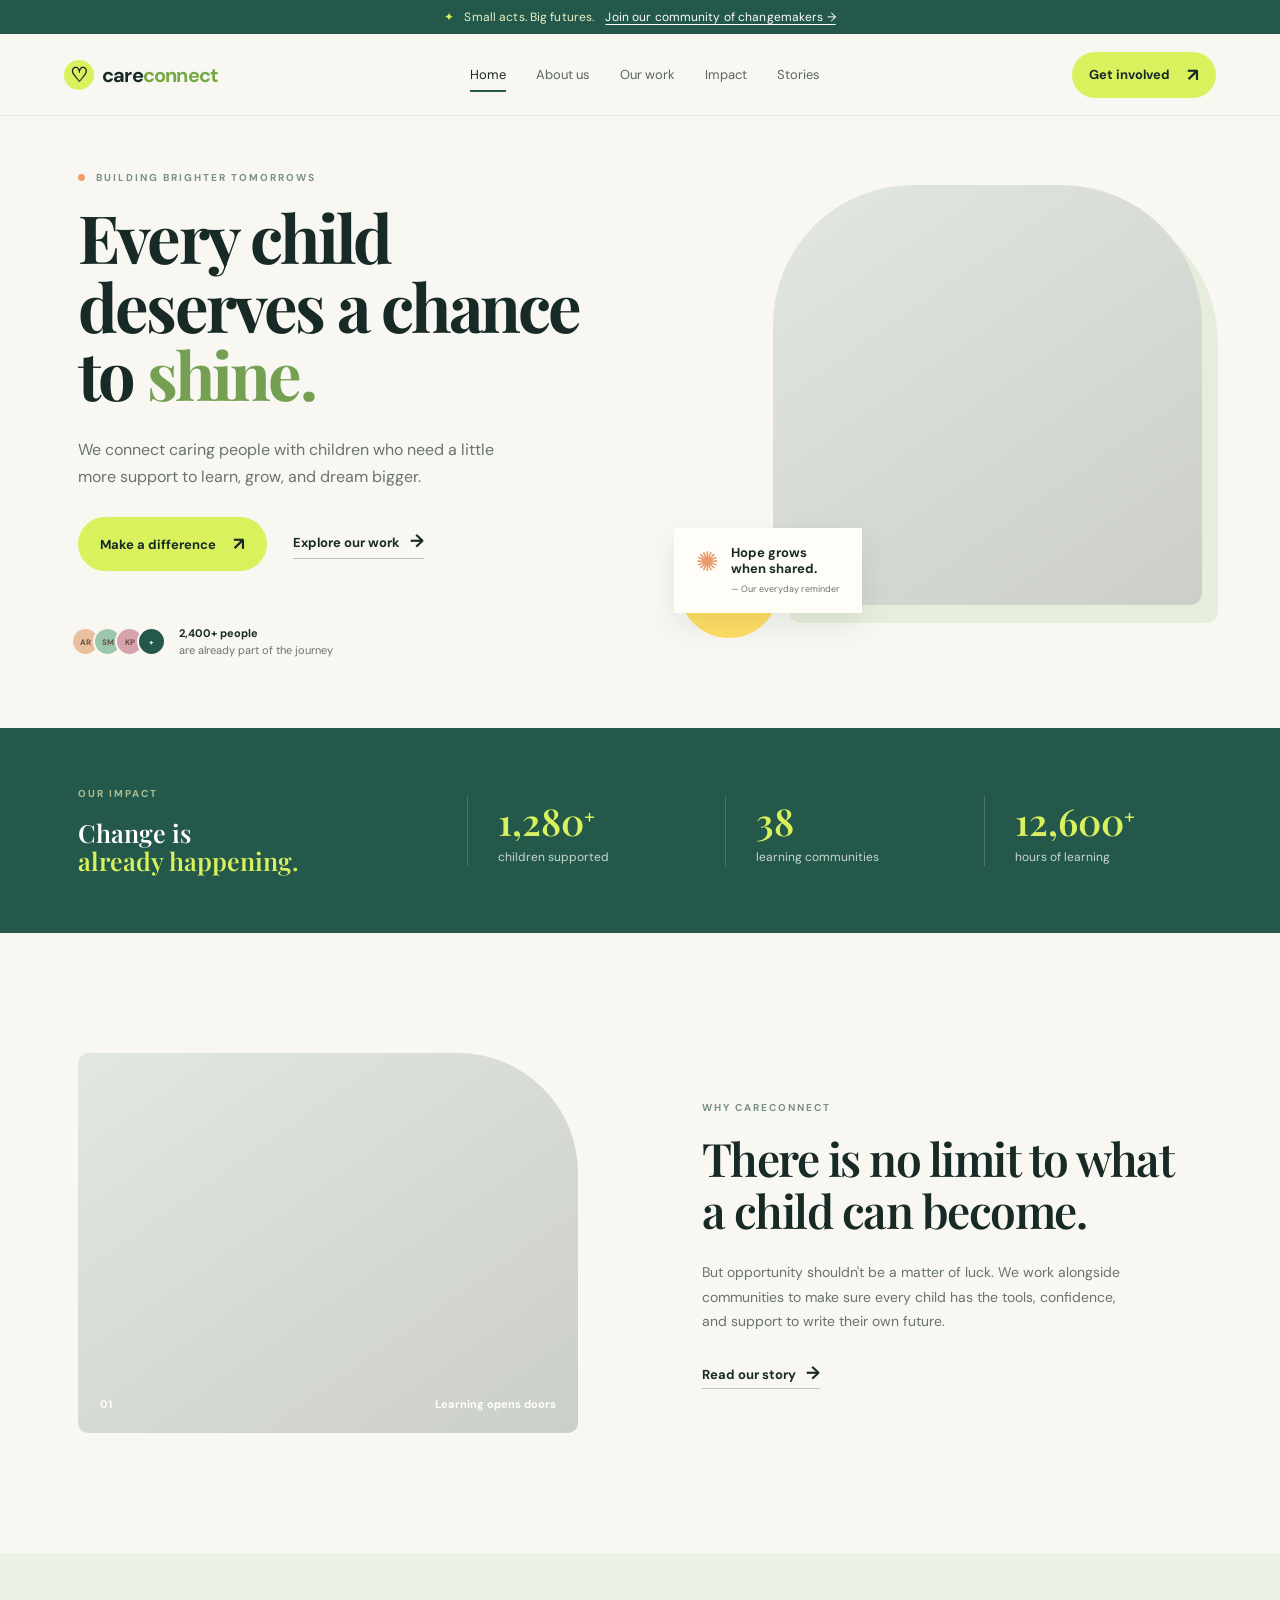
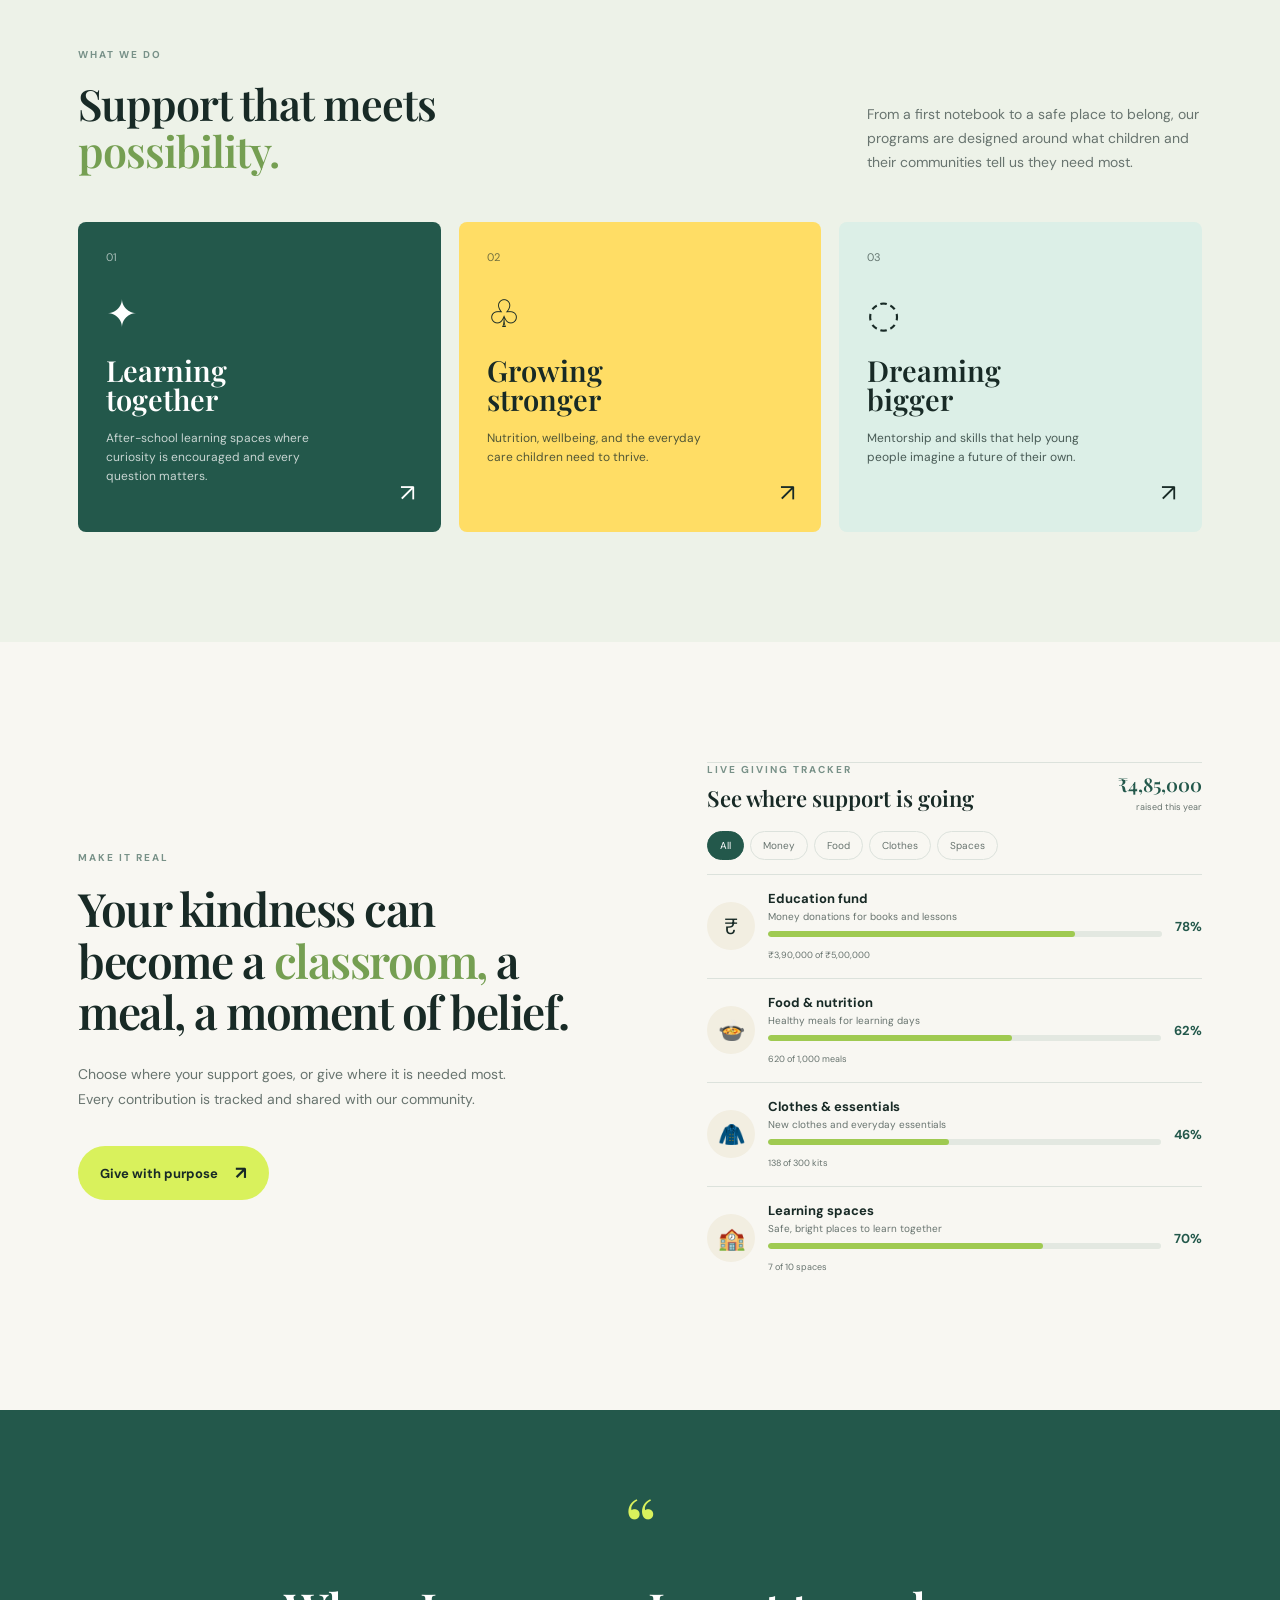
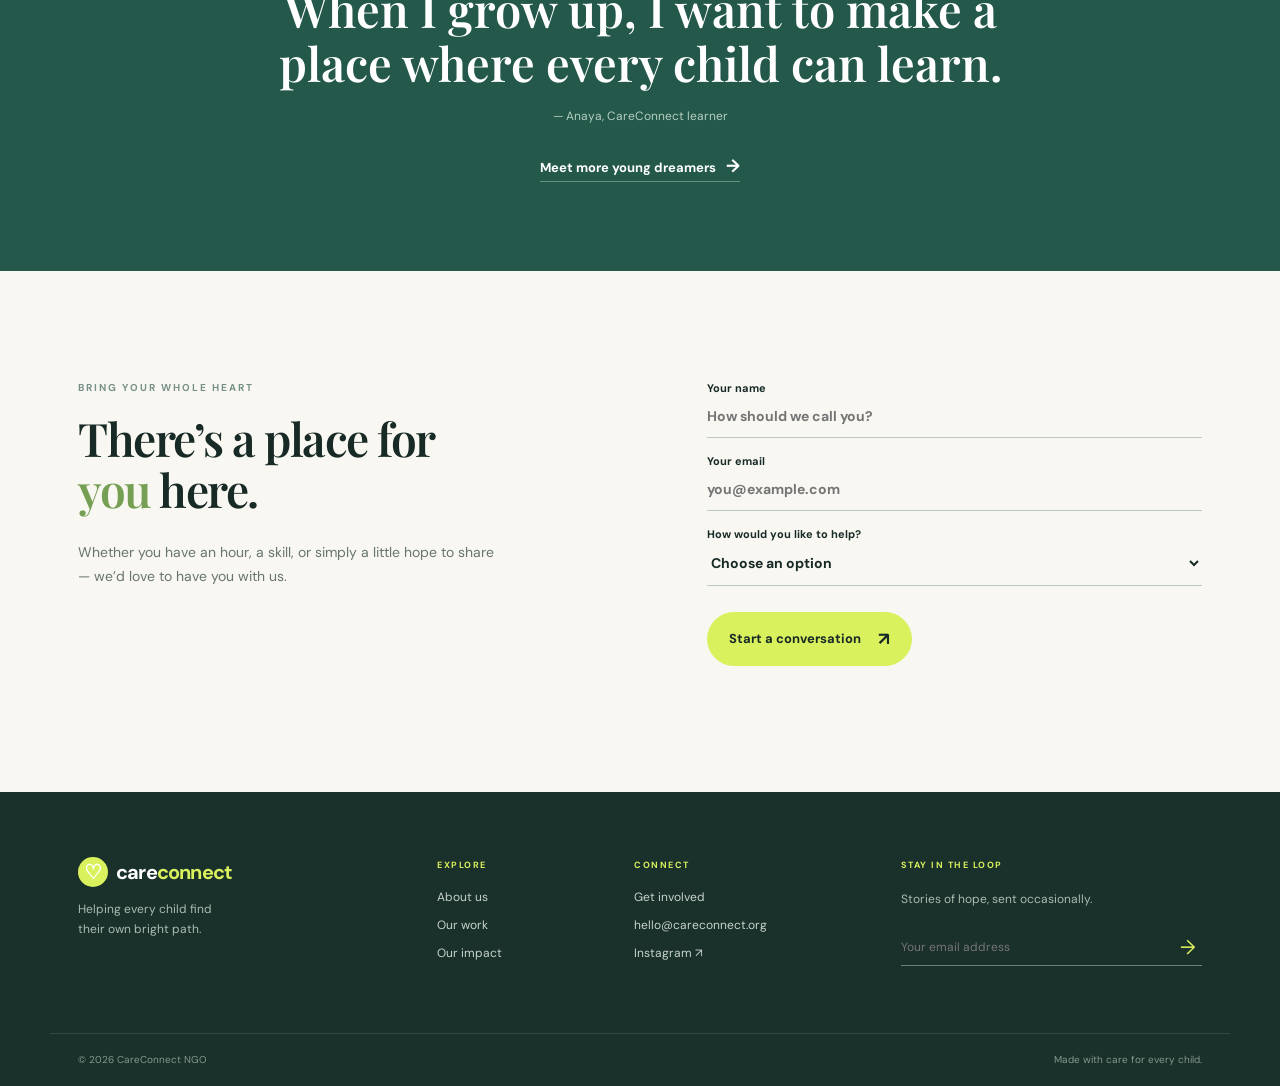
==== index.html @ 0d2a55f0 "Add CareConnect NGO website and donation tracker Co-authored-by: Copilot <223556219+Copilot@users.no" ====
<!doctype html>
<html lang="en">
  <head>
    <meta charset="UTF-8" />
    <meta name="viewport" content="width=device-width, initial-scale=1.0" />
    <meta name="description" content="CareConnect helps every child learn, grow, and dream bigger." />
    <title>CareConnect NGO | Every child deserves a chance to shine</title>
    <link rel="preconnect" href="https://fonts.googleapis.com" />
    <link rel="preconnect" href="https://fonts.gstatic.com" crossorigin />
    <link href="https://fonts.googleapis.com/css2?family=DM+Sans:wght@400;500;600;700&family=Playfair+Display:wght@600;700&display=swap" rel="stylesheet" />
    <link rel="stylesheet" href="styles.css" />
  </head>
  <body>
    <div class="announcement"><span>✦</span> Small acts. Big futures. <a href="#get-involved">Join our community of changemakers →</a></div>
    <header class="site-header">
      <a class="brand" href="#home" aria-label="CareConnect home"><span class="brand-mark">♡</span><span>care<span>connect</span></span></a>
      <button class="menu-toggle" aria-label="Toggle navigation" aria-expanded="false">☰</button>
      <nav class="main-nav" aria-label="Primary navigation">
        <a class="active" href="#home">Home</a><a href="#about">About us</a><a href="#programs">Our work</a><a href="#impact">Impact</a><a href="#stories">Stories</a>
      </nav>
      <a class="button button-small header-cta" href="#get-involved">Get involved <span>↗</span></a>
    </header>

    <main id="home">
      <section class="hero section-shell">
        <div class="hero-copy">
          <p class="eyebrow"><span class="eyebrow-dot"></span> Building brighter tomorrows</p>
          <h1>Every child deserves a chance to <em>shine.</em></h1>
          <p class="hero-lead">We connect caring people with children who need a little more support to learn, grow, and dream bigger.</p>
          <div class="hero-actions"><a class="button" href="#get-involved">Make a difference <span>↗</span></a><a class="text-link" href="#programs">Explore our work <span>→</span></a></div>
          <div class="trusted"><div class="avatar-stack"><span>AR</span><span>SM</span><span>KP</span><span>+</span></div><p><strong>2,400+ people</strong><br />are already part of the journey</p></div>
        </div>
        <div class="hero-visual">
          <div class="hero-image"></div>
          <div class="hero-note"><span class="note-icon">✺</span><div><strong>Hope grows<br />when shared.</strong><small>— Our everyday reminder</small></div></div>
          <div class="sun-shape"></div>
        </div>
      </section>

      <section class="impact-strip" id="impact">
        <div class="section-shell impact-grid">
          <div class="impact-intro"><p class="eyebrow">Our impact</p><h2>Change is<br /><em>already happening.</em></h2></div>
          <div class="stat"><strong>1,280<sup>+</sup></strong><span>children supported</span></div>
          <div class="stat"><strong>38</strong><span>learning communities</span></div>
          <div class="stat"><strong>12,600<sup>+</sup></strong><span>hours of learning</span></div>
        </div>
      </section>

      <section class="section-shell story-section" id="about">
        <div class="story-image image-card"><div class="image-caption"><span>01</span><span>Learning opens doors</span></div></div>
        <div class="story-copy"><p class="eyebrow">Why CareConnect</p><h2>There is no limit to what a child can become.</h2><p>But opportunity shouldn't be a matter of luck. We work alongside communities to make sure every child has the tools, confidence, and support to write their own future.</p><a class="text-link" href="#stories">Read our story <span>→</span></a></div>
      </section>

      <section class="programs-section" id="programs">
        <div class="section-shell">
          <div class="section-heading"><div><p class="eyebrow">What we do</p><h2>Support that meets<br /><em>possibility.</em></h2></div><p>From a first notebook to a safe place to belong, our programs are designed around what children and their communities tell us they need most.</p></div>
          <div class="program-grid">
            <article class="program-card featured"><div class="card-number">01</div><div class="program-icon">✦</div><h3>Learning<br />together</h3><p>After-school learning spaces where curiosity is encouraged and every question matters.</p><a href="#get-involved" aria-label="Learn about learning together">↗</a></article>
            <article class="program-card yellow"><div class="card-number">02</div><div class="program-icon">♧</div><h3>Growing<br />stronger</h3><p>Nutrition, wellbeing, and the everyday care children need to thrive.</p><a href="#get-involved" aria-label="Learn about growing stronger">↗</a></article>
            <article class="program-card mint"><div class="card-number">03</div><div class="program-icon">◌</div><h3>Dreaming<br />bigger</h3><p>Mentorship and skills that help young people imagine a future of their own.</p><a href="#get-involved" aria-label="Learn about dreaming bigger">↗</a></article>
          </div>
        </div>
      </section>

      <section class="section-shell needs-section" id="get-involved">
        <div class="needs-copy"><p class="eyebrow">Make it real</p><h2>Your kindness can become a <em>classroom,</em> a meal, a moment of belief.</h2><p>Choose where your support goes, or give where it is needed most. Every contribution is tracked and shared with our community.</p><button class="button" id="donateButton">Give with purpose <span>↗</span></button></div>
        <div class="needs-list">
          <div class="tracker-heading"><div><p class="eyebrow">Live giving tracker</p><h3>See where support is going</h3></div><span class="tracker-total">₹4,85,000 <small>raised this year</small></span></div>
          <div class="tracker-tabs" role="tablist" aria-label="Donation categories"><button class="tracker-tab active" data-category="all" role="tab">All</button><button class="tracker-tab" data-category="money" role="tab">Money</button><button class="tracker-tab" data-category="food" role="tab">Food</button><button class="tracker-tab" data-category="clothes" role="tab">Clothes</button><button class="tracker-tab" data-category="spaces" role="tab">Spaces</button></div>
          <div class="tracker-item" data-category="money"><span class="need-emoji">₹</span><div class="tracker-info"><h3>Education fund</h3><p>Money donations for books and lessons</p><div class="progress"><span style="width:78%"></span></div><small>₹3,90,000 of ₹5,00,000</small></div><strong>78%</strong></div>
          <div class="tracker-item" data-category="food"><span class="need-emoji">🍲</span><div class="tracker-info"><h3>Food & nutrition</h3><p>Healthy meals for learning days</p><div class="progress"><span style="width:62%"></span></div><small>620 of 1,000 meals</small></div><strong>62%</strong></div>
          <div class="tracker-item" data-category="clothes"><span class="need-emoji">🧥</span><div class="tracker-info"><h3>Clothes & essentials</h3><p>New clothes and everyday essentials</p><div class="progress"><span style="width:46%"></span></div><small>138 of 300 kits</small></div><strong>46%</strong></div>
          <div class="tracker-item" data-category="spaces"><span class="need-emoji">🏫</span><div class="tracker-info"><h3>Learning spaces</h3><p>Safe, bright places to learn together</p><div class="progress"><span style="width:70%"></span></div><small>7 of 10 spaces</small></div><strong>70%</strong></div>
        </div>
      </section>

      <section class="quote-section" id="stories"><div class="section-shell quote-inner"><span class="quote-mark">“</span><blockquote>When I grow up, I want to make a place where every child can learn.</blockquote><p>— Anaya, CareConnect learner</p><a class="text-link light" href="#about">Meet more young dreamers <span>→</span></a></div></section>

      <section class="section-shell volunteer-section">
        <div><p class="eyebrow">Bring your whole heart</p><h2>There’s a place for <em>you</em> here.</h2><p>Whether you have an hour, a skill, or simply a little hope to share — we’d love to have you with us.</p></div>
        <form class="volunteer-form" id="volunteerForm"><label>Your name<input required type="text" placeholder="How should we call you?" /></label><label>Your email<input required type="email" placeholder="you@example.com" /></label><label>How would you like to help?<select required><option value="">Choose an option</option><option>Volunteer my time</option><option>Share a skill</option><option>Organise a fundraiser</option></select></label><button class="button" type="submit">Start a conversation <span>↗</span></button><p class="form-message" aria-live="polite"></p></form>
      </section>
    </main>

    <footer class="site-footer"><div class="section-shell footer-grid"><div><a class="brand brand-light" href="#home"><span class="brand-mark">♡</span><span>care<span>connect</span></span></a><p>Helping every child find<br />their own bright path.</p></div><div><p class="footer-label">Explore</p><a href="#about">About us</a><a href="#programs">Our work</a><a href="#impact">Our impact</a></div><div><p class="footer-label">Connect</p><a href="#get-involved">Get involved</a><a href="mailto:hello@careconnect.org">hello@careconnect.org</a><a href="#get-involved">Instagram ↗</a></div><div class="footer-signup"><p class="footer-label">Stay in the loop</p><p>Stories of hope, sent occasionally.</p><div class="email-input"><input type="email" placeholder="Your email address" aria-label="Email address" /><button aria-label="Subscribe">→</button></div></div></div><div class="section-shell footer-bottom"><span>© 2026 CareConnect NGO</span><span>Made with care for every child.</span></div></footer>

    <div class="modal" id="donateModal" aria-hidden="true"><div class="modal-panel" role="dialog" aria-modal="true" aria-labelledby="donateTitle"><button class="modal-close" id="closeModal" aria-label="Close donation form">×</button><p class="eyebrow">Give with purpose</p><h2 id="donateTitle">Your gift creates possibility.</h2><p>Choose what you would like to support.</p><label>Donation type<select id="donationType"><option>Money donation</option><option>Food donation</option><option>Clothes donation</option><option>Learning space donation</option></select></label><div class="amounts"><button>₹500</button><button class="selected">₹1,000</button><button>₹2,500</button><button>₹5,000</button></div><label>Email address<input type="email" placeholder="you@example.com" /></label><button class="button modal-submit">Continue securely <span>↗</span></button><small>Your donation will be processed securely.</small></div></div>
    <script src="script.js"></script>
  </body>
</html>
---- styles.css ----
:root{--ink:#182a26;--muted:#68746f;--cream:#f8f7f2;--paper:#fffdf8;--green:#23584b;--lime:#d9f15c;--yellow:#ffdd65;--mint:#dcefe7;--line:#dce2dc}*{box-sizing:border-box}html{scroll-behavior:smooth}body{margin:0;color:var(--ink);background:var(--cream);font-family:"DM Sans",sans-serif}a{text-decoration:none;color:inherit}button,input,select{font:inherit}.announcement{background:var(--green);color:#e9f1c2;text-align:center;padding:9px 20px;font-size:12px;letter-spacing:.01em}.announcement span{color:var(--lime);margin-right:7px}.announcement a{color:white;margin-left:8px;text-decoration:underline;text-underline-offset:3px}.site-header{height:82px;display:flex;align-items:center;gap:30px;padding:0 max(5vw,28px);background:var(--cream);position:sticky;top:0;z-index:10;border-bottom:1px solid rgba(24,42,38,.08)}.brand{display:flex;align-items:center;gap:8px;font-weight:700;font-size:20px;letter-spacing:-.8px}.brand>span:last-child>span{color:#75a943}.brand-mark{display:grid;place-items:center;background:var(--lime);border-radius:50%;height:30px;width:30px;font-size:20px;line-height:1}.main-nav{display:flex;gap:30px;margin:auto;font-size:13px;color:#596660}.main-nav a{padding:30px 0;position:relative}.main-nav a.active,.main-nav a:hover{color:var(--ink)}.main-nav a.active:after{content:"";position:absolute;bottom:21px;left:0;right:0;height:2px;background:var(--green)}.button{border:0;border-radius:30px;background:var(--lime);color:var(--ink);padding:15px 22px;display:inline-flex;align-items:center;gap:17px;font-weight:700;font-size:13px;cursor:pointer;transition:.2s}.button:hover{transform:translateY(-2px);filter:brightness(.97)}.button span{font-size:18px}.button-small{padding:11px 17px}.menu-toggle{display:none;background:none;border:0;font-size:24px}.section-shell{max-width:1180px;margin:auto;padding-left:28px;padding-right:28px}.hero{min-height:585px;display:grid;grid-template-columns:1fr 1fr;align-items:center;gap:7%;padding-top:55px;padding-bottom:70px}.eyebrow{text-transform:uppercase;letter-spacing:2px;font-size:10px;font-weight:700;color:#789188;margin:0 0 19px}.eyebrow-dot{display:inline-block;width:7px;height:7px;border-radius:50%;background:#f39d69;margin-right:7px}.hero h1{font:700 clamp(45px,5.2vw,72px)/1.03 "Playfair Display",serif;letter-spacing:-2.8px;margin:0;max-width:600px}.hero h1 em,.section-heading em,.story-copy em,.needs-copy em,.volunteer-section em{color:#759f52;font-style:normal}.hero-lead{font-size:16px;line-height:1.7;color:var(--muted);max-width:430px;margin:27px 0}.hero-actions{display:flex;align-items:center;gap:26px}.text-link{font-weight:700;font-size:13px;border-bottom:1px solid #b8c5bd;padding-bottom:5px}.text-link span{font-size:18px;margin-left:7px}.trusted{display:flex;align-items:center;margin-top:54px;gap:13px}.trusted p{font-size:11px;line-height:1.5;color:var(--muted);margin:0}.trusted strong{color:var(--ink)}.avatar-stack{display:flex}.avatar-stack span{display:grid;place-items:center;border:2px solid var(--cream);margin-left:-7px;width:29px;height:29px;border-radius:50%;font-size:8px;font-weight:700;background:#eabf9e;color:#694f3f}.avatar-stack span:nth-child(2){background:#9cc7ad}.avatar-stack span:nth-child(3){background:#d6a2ac}.avatar-stack span:last-child{background:var(--green);color:white}.hero-visual{height:460px;position:relative}.hero-image,.image-card{background:linear-gradient(145deg,rgba(35,88,75,.1),rgba(24,42,38,.2)),url("https://images.unsplash.com/photo-1542810634-71277d95dcbb?auto=format&fit=crop&w=900&q=85") center/cover}.hero-image{height:420px;width:82%;margin-left:auto;border-radius:140px 140px 12px 12px;box-shadow:16px 18px 0 #e7eddc}.sun-shape{position:absolute;width:100px;height:100px;border-radius:50%;background:var(--yellow);bottom:7px;left:0;z-index:-1}.hero-note{position:absolute;bottom:32px;left:-5px;background:var(--paper);padding:17px 22px;display:flex;gap:12px;box-shadow:0 12px 30px #1a312015;font-size:13px;line-height:1.25}.note-icon{font-size:27px;color:#e89869}.hero-note small{display:block;color:var(--muted);font-size:9px;margin-top:7px}.impact-strip{background:var(--green);color:white}.impact-grid{min-height:205px;display:grid;grid-template-columns:1.6fr 1fr 1fr 1fr;align-items:center;gap:40px}.impact-intro .eyebrow{color:#aec08f}.impact-intro h2{font:600 25px/1.1 "Playfair Display",serif;margin:0}.impact-intro em{color:var(--lime);font-style:normal}.stat{border-left:1px solid #ffffff2b;padding-left:30px}.stat strong{display:block;font:600 37px "Playfair Display",serif;color:var(--lime)}.stat sup{font:20px "DM Sans"}.stat span{font-size:12px;color:#cad8d0}.story-section{display:grid;grid-template-columns:1fr 1fr;gap:11%;align-items:center;padding-top:120px;padding-bottom:120px}.image-card{height:380px;border-radius:10px 120px 10px 10px;position:relative}.image-caption{position:absolute;bottom:22px;left:22px;right:22px;display:flex;justify-content:space-between;color:white;font-size:11px;font-weight:700}.story-copy h2,.needs-copy h2,.volunteer-section h2{font:600 clamp(32px,3.6vw,49px)/1.12 "Playfair Display",serif;letter-spacing:-1.5px;margin:0 0 24px}.story-copy>p:not(.eyebrow),.needs-copy>p:not(.eyebrow),.volunteer-section>div>p:not(.eyebrow){color:var(--muted);line-height:1.75;font-size:14px;max-width:430px;margin:0 0 27px}.programs-section{background:#edf2e8;padding:95px 0 110px}.section-heading{display:flex;justify-content:space-between;align-items:end;margin-bottom:47px}.section-heading h2{font:600 43px/1.1 "Playfair Display",serif;margin:0;letter-spacing:-1px}.section-heading>p{color:var(--muted);font-size:14px;line-height:1.7;max-width:335px;margin:0}.program-grid{display:grid;grid-template-columns:repeat(3,1fr);gap:18px}.program-card{min-height:310px;padding:28px;border-radius:8px;position:relative}.program-card.featured{background:var(--green);color:white}.program-card.yellow{background:var(--yellow)}.program-card.mint{background:var(--mint)}.card-number{font-size:11px;opacity:.6}.program-icon{font-size:38px;margin:25px 0 17px}.program-card h3{font:600 29px/1.02 "Playfair Display",serif;margin:0 0 14px}.program-card p{font-size:12px;line-height:1.6;max-width:220px;opacity:.75}.program-card>a{position:absolute;right:26px;bottom:24px;font-size:24px}.needs-section{display:grid;grid-template-columns:1fr 1fr;gap:12%;padding-top:120px;padding-bottom:120px;align-items:center}.needs-copy h2{max-width:500px}.needs-copy .button{margin-top:8px}.needs-list{border-top:1px solid var(--line)}.need-item{display:flex;align-items:center;gap:17px;border-bottom:1px solid var(--line);padding:20px 0}.need-emoji{display:grid;place-items:center;background:#f2eee1;border-radius:50%;height:48px;width:48px;font-size:22px}.need-item h3{font-size:14px;margin:0 0 4px}.need-item p{font-size:11px;color:var(--muted);margin:0}.need-item strong{margin-left:auto;font:600 16px "Playfair Display",serif}.need-item small{display:block;font:400 9px "DM Sans";color:var(--muted);text-align:right}.quote-section{background:var(--green);color:white;text-align:center}.quote-inner{padding-top:90px;padding-bottom:93px}.quote-mark{font:80px "Playfair Display",serif;color:var(--lime);line-height:.6}.quote-inner blockquote{font:600 clamp(28px,4vw,47px)/1.15 "Playfair Display",serif;max-width:740px;margin:20px auto 18px}.quote-inner p{color:#b4cfc0;font-size:12px;margin-bottom:30px}.text-link.light{color:white;border-color:#678f7e}.volunteer-section{display:grid;grid-template-columns:1fr 1fr;gap:12%;padding-top:110px;padding-bottom:110px}.volunteer-section>div h2{max-width:390px}.volunteer-form{display:grid;gap:16px}.volunteer-form label,.modal-panel label{font-size:11px;font-weight:700}.volunteer-form input,.volunteer-form select,.modal-panel input{display:block;width:100%;border:0;border-bottom:1px solid #bdc9c0;background:transparent;padding:12px 0;color:var(--ink);outline:0;font-size:14px}.volunteer-form input:focus,.volunteer-form select:focus,.modal-panel input:focus{border-color:var(--green)}.volunteer-form .button{justify-self:start;margin-top:10px}.form-message{font-size:12px;color:var(--green);margin:0}.site-footer{background:#1a302b;color:#e8f0ea;padding-top:65px}.footer-grid{display:grid;grid-template-columns:1.4fr .7fr 1fr 1.3fr;gap:35px;padding-bottom:60px}.brand-light{color:white}.brand-light>span:last-child>span{color:var(--lime)}.footer-grid>div>p:not(.footer-label){color:#a9bdb1;font-size:12px;line-height:1.7}.footer-label{text-transform:uppercase;letter-spacing:1.5px;font-weight:700;color:var(--lime);font-size:9px;margin:2px 0 18px}.footer-grid a:not(.brand){display:block;font-size:12px;color:#c7d4cc;margin:0 0 12px}.email-input{border-bottom:1px solid #6c8277;display:flex;margin-top:20px}.email-input input{background:transparent;border:0;outline:0;color:white;padding:10px 0;font-size:12px;flex:1}.email-input button{border:0;background:none;color:var(--lime);font-size:20px}.footer-bottom{border-top:1px solid #ffffff1c;display:flex;justify-content:space-between;padding-top:19px;padding-bottom:20px;font-size:10px;color:#849a8d}.modal{position:fixed;inset:0;background:#0b211dcc;display:grid;place-items:center;padding:20px;z-index:20;opacity:0;pointer-events:none;transition:.2s}.modal.open{opacity:1;pointer-events:auto}.modal-panel{background:var(--paper);width:min(100%,430px);padding:40px;position:relative}.modal-panel h2{font:600 34px "Playfair Display",serif;margin:0 0 10px}.modal-panel>p:not(.eyebrow){font-size:13px;color:var(--muted);margin-bottom:24px}.modal-close{position:absolute;right:18px;top:14px;border:0;background:none;font-size:26px;color:var(--muted);cursor:pointer}.amounts{display:grid;grid-template-columns:repeat(4,1fr);gap:7px;margin-bottom:25px}.amounts button{border:1px solid var(--line);background:none;padding:10px 4px;font-size:12px;cursor:pointer}.amounts button.selected,.amounts button:hover{background:var(--green);border-color:var(--green);color:white}.modal-submit{margin-top:25px;width:100%;justify-content:space-between}.modal-panel small{display:block;color:var(--muted);font-size:10px;text-align:center;margin-top:13px}
.tracker-heading{display:flex;justify-content:space-between;align-items:end;padding-bottom:18px}.tracker-heading .eyebrow{margin-bottom:7px}.tracker-heading h3{font:600 22px "Playfair Display",serif;margin:0}.tracker-total{font:600 19px "Playfair Display",serif;color:var(--green);text-align:right}.tracker-total small{display:block;color:var(--muted);font:400 9px "DM Sans";margin-top:4px}.tracker-tabs{display:flex;gap:6px;margin-bottom:6px;overflow:auto;padding-bottom:8px}.tracker-tab{border:1px solid var(--line);border-radius:20px;background:transparent;padding:7px 12px;color:var(--muted);font-size:10px;cursor:pointer;white-space:nowrap}.tracker-tab.active,.tracker-tab:hover{background:var(--green);border-color:var(--green);color:white}.tracker-item{display:flex;align-items:center;gap:13px;border-top:1px solid var(--line);padding:15px 0}.tracker-item.hidden{display:none}.tracker-info{flex:1}.tracker-info h3{font-size:13px;margin:0 0 3px}.tracker-info p{font-size:10px;color:var(--muted);margin:0 0 8px}.tracker-info small{font-size:9px;color:var(--muted)}.tracker-item>strong{font-size:13px;color:var(--green)}.progress{height:6px;background:#e3e8e1;border-radius:4px;margin-bottom:5px;overflow:hidden}.progress span{display:block;height:100%;border-radius:4px;background:#9fca51}.modal-panel select{display:block;width:100%;border:0;border-bottom:1px solid #bdc9c0;background:transparent;padding:12px 0;color:var(--ink);outline:0;font-size:14px;margin-bottom:20px}
@media(max-width:760px){.announcement{font-size:10px}.site-header{height:68px;padding:0 20px}.menu-toggle{display:block;margin-left:auto}.main-nav{display:none;position:absolute;top:68px;left:0;right:0;background:var(--cream);padding:10px 20px 20px;flex-direction:column;gap:0;box-shadow:0 12px 20px #112d1a15}.main-nav.open{display:flex}.main-nav a{padding:13px 0}.main-nav a.active:after{bottom:5px}.header-cta{display:none}.hero{grid-template-columns:1fr;padding-top:62px}.hero h1{font-size:50px}.hero-visual{height:360px;margin-top:20px}.hero-image{height:330px}.impact-grid{grid-template-columns:1fr 1fr;padding-top:48px;padding-bottom:48px;gap:30px 15px}.impact-intro{grid-column:span 2}.stat{padding-left:15px}.stat strong{font-size:29px}.story-section,.needs-section,.volunteer-section{grid-template-columns:1fr;gap:45px;padding-top:80px;padding-bottom:80px}.image-card{height:320px}.section-heading{display:block}.section-heading h2{font-size:37px;margin-bottom:25px}.programs-section{padding:75px 0}.program-grid{grid-template-columns:1fr}.program-card{min-height:270px}.footer-grid{grid-template-columns:1fr 1fr;gap:28px;padding-bottom:40px}.footer-signup{grid-column:span 2}.footer-bottom{display:block}.footer-bottom span{display:block;margin-bottom:8px}.needs-copy h2{font-size:37px}.volunteer-section>div h2{font-size:38px}.modal-panel{padding:30px 24px}.amounts{gap:4px}}
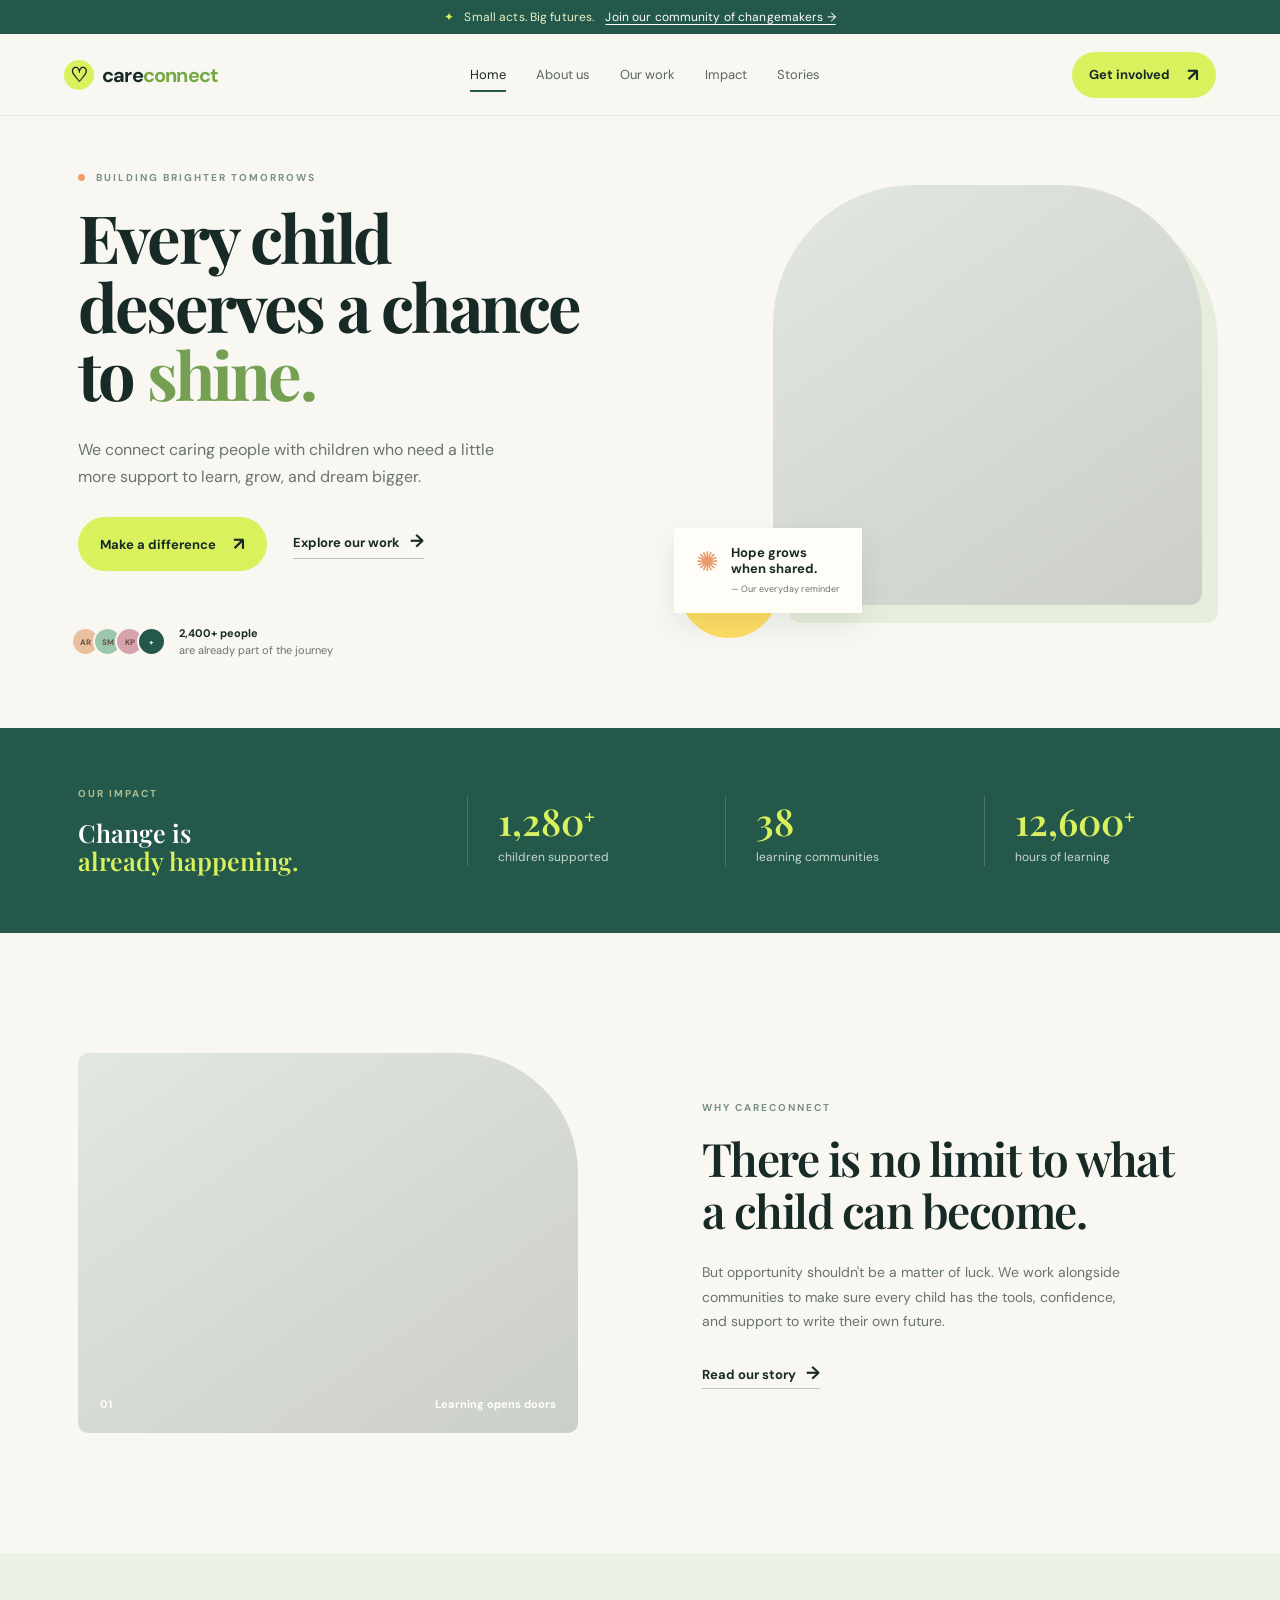
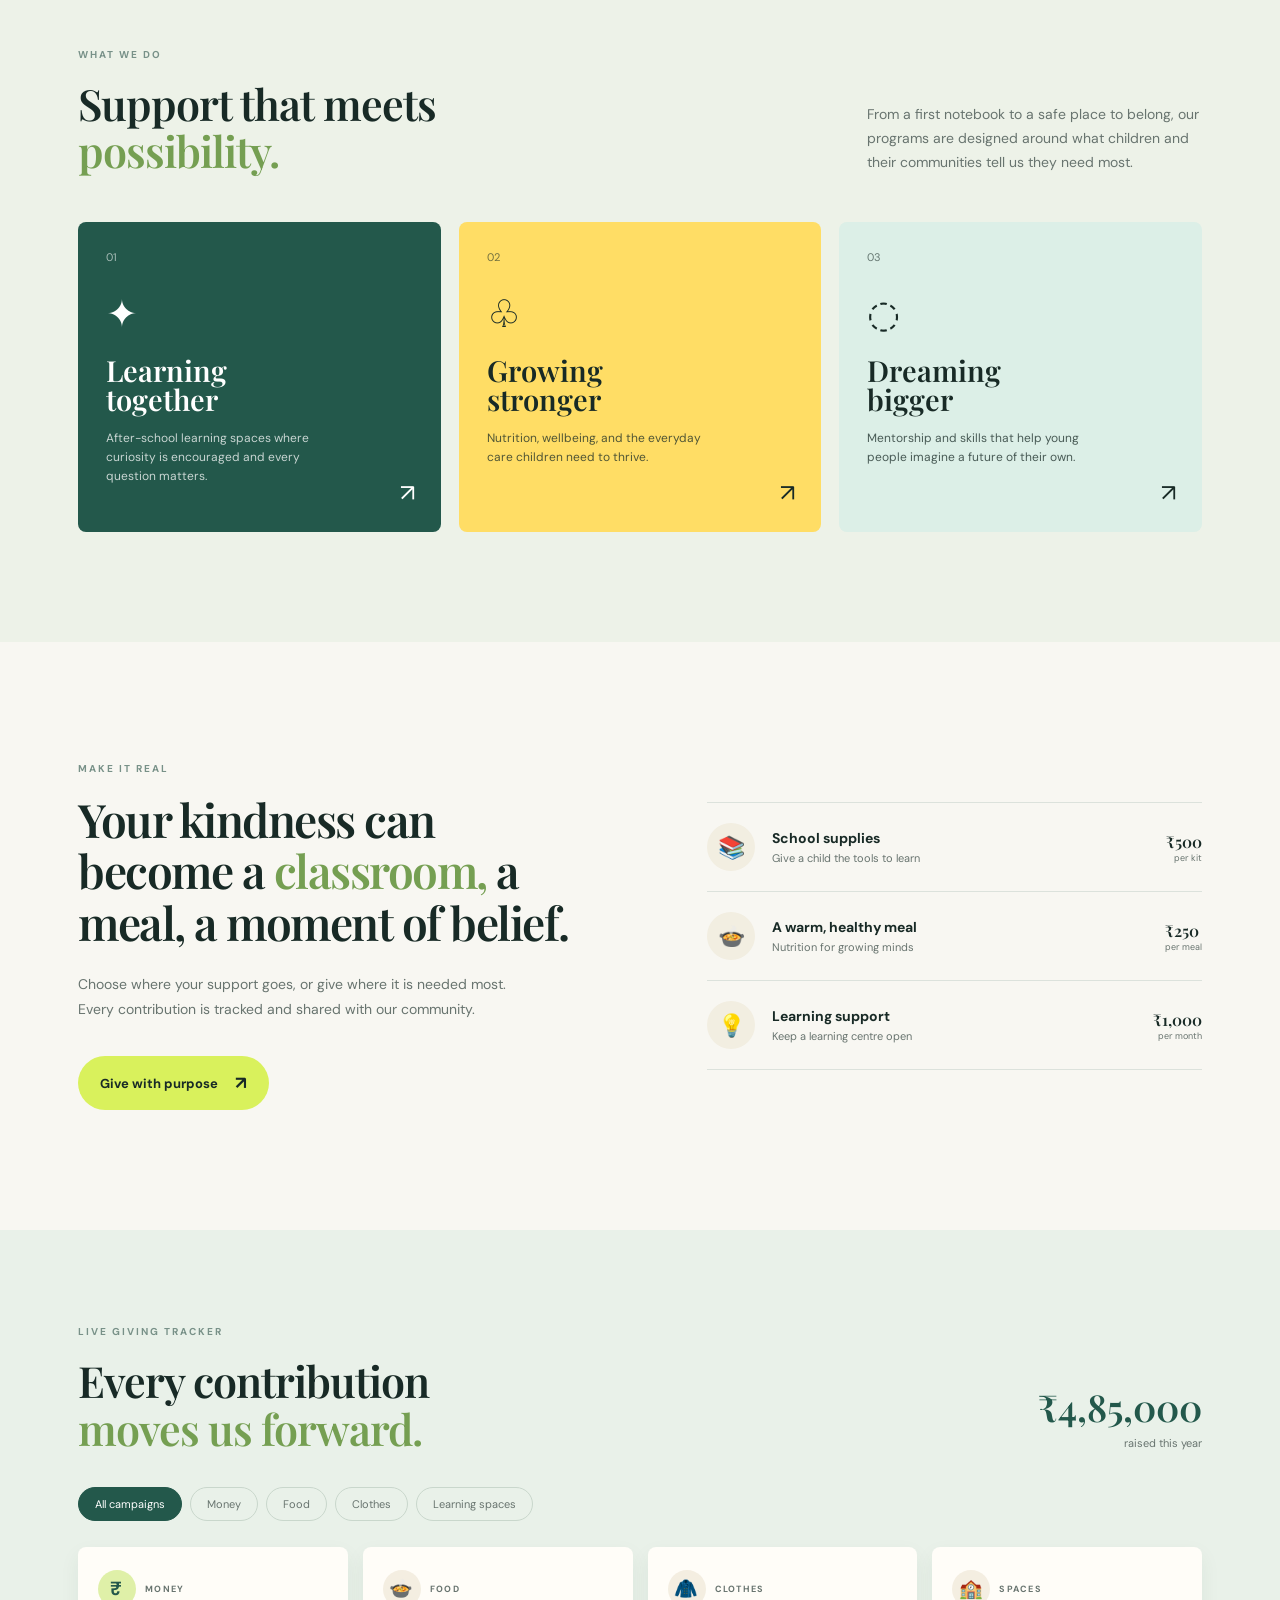
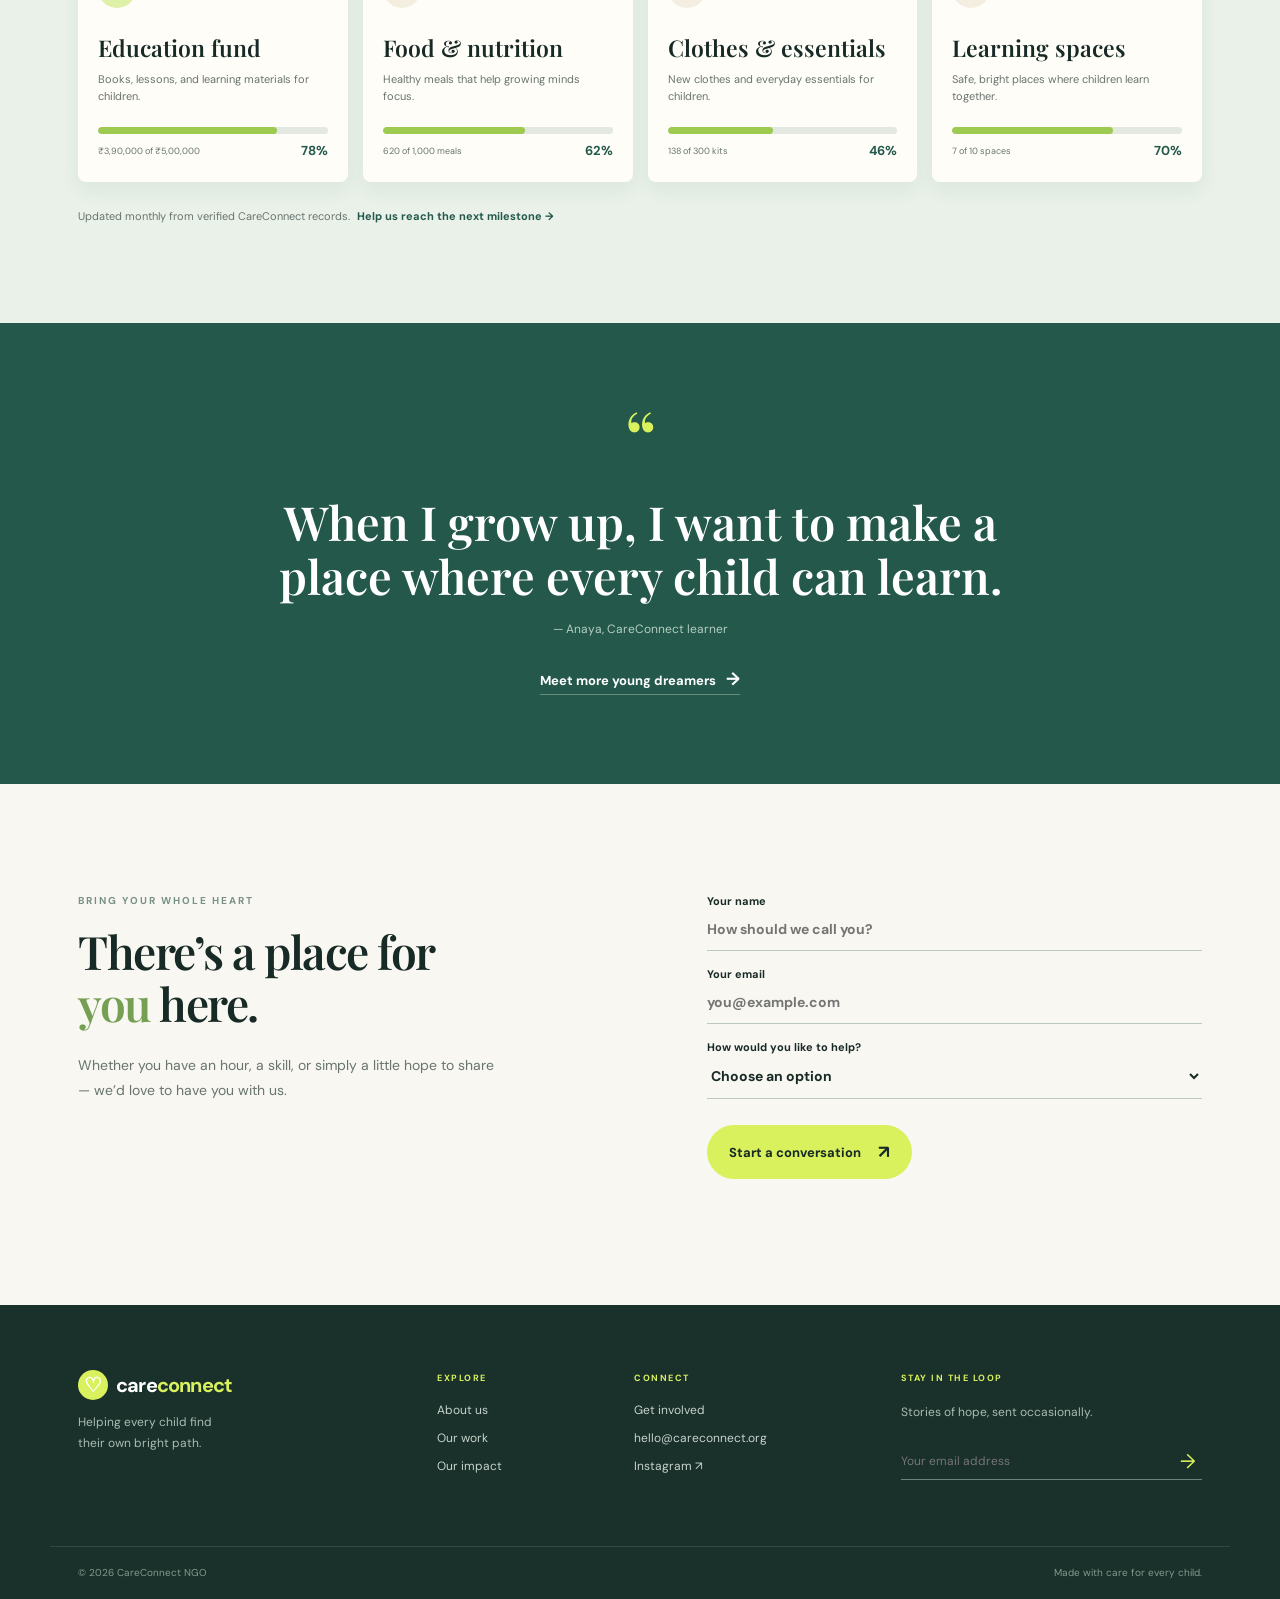
==== commit 779a5ae4: "Expand donation tracker into full campaign section Co-authored-by: Copilot <223556219+Copilot@users." ====
--- a/index.html
+++ b/index.html
@@ -65,12 +65,23 @@
       <section class="section-shell needs-section" id="get-involved">
         <div class="needs-copy"><p class="eyebrow">Make it real</p><h2>Your kindness can become a <em>classroom,</em> a meal, a moment of belief.</h2><p>Choose where your support goes, or give where it is needed most. Every contribution is tracked and shared with our community.</p><button class="button" id="donateButton">Give with purpose <span>↗</span></button></div>
         <div class="needs-list">
-          <div class="tracker-heading"><div><p class="eyebrow">Live giving tracker</p><h3>See where support is going</h3></div><span class="tracker-total">₹4,85,000 <small>raised this year</small></span></div>
-          <div class="tracker-tabs" role="tablist" aria-label="Donation categories"><button class="tracker-tab active" data-category="all" role="tab">All</button><button class="tracker-tab" data-category="money" role="tab">Money</button><button class="tracker-tab" data-category="food" role="tab">Food</button><button class="tracker-tab" data-category="clothes" role="tab">Clothes</button><button class="tracker-tab" data-category="spaces" role="tab">Spaces</button></div>
-          <div class="tracker-item" data-category="money"><span class="need-emoji">₹</span><div class="tracker-info"><h3>Education fund</h3><p>Money donations for books and lessons</p><div class="progress"><span style="width:78%"></span></div><small>₹3,90,000 of ₹5,00,000</small></div><strong>78%</strong></div>
-          <div class="tracker-item" data-category="food"><span class="need-emoji">🍲</span><div class="tracker-info"><h3>Food & nutrition</h3><p>Healthy meals for learning days</p><div class="progress"><span style="width:62%"></span></div><small>620 of 1,000 meals</small></div><strong>62%</strong></div>
-          <div class="tracker-item" data-category="clothes"><span class="need-emoji">🧥</span><div class="tracker-info"><h3>Clothes & essentials</h3><p>New clothes and everyday essentials</p><div class="progress"><span style="width:46%"></span></div><small>138 of 300 kits</small></div><strong>46%</strong></div>
-          <div class="tracker-item" data-category="spaces"><span class="need-emoji">🏫</span><div class="tracker-info"><h3>Learning spaces</h3><p>Safe, bright places to learn together</p><div class="progress"><span style="width:70%"></span></div><small>7 of 10 spaces</small></div><strong>70%</strong></div>
+          <div class="need-item"><span class="need-emoji">📚</span><div><h3>School supplies</h3><p>Give a child the tools to learn</p></div><strong>₹500 <small>per kit</small></strong></div>
+          <div class="need-item"><span class="need-emoji">🍲</span><div><h3>A warm, healthy meal</h3><p>Nutrition for growing minds</p></div><strong>₹250 <small>per meal</small></strong></div>
+          <div class="need-item"><span class="need-emoji">💡</span><div><h3>Learning support</h3><p>Keep a learning centre open</p></div><strong>₹1,000 <small>per month</small></strong></div>
+        </div>
+      </section>
+
+      <section class="tracker-section" id="donation-tracker">
+        <div class="section-shell">
+          <div class="tracker-section-heading"><div><p class="eyebrow">Live giving tracker</p><h2>Every contribution<br /><em>moves us forward.</em></h2></div><div class="tracker-total-large"><strong>₹4,85,000</strong><span>raised this year</span></div></div>
+          <div class="tracker-tabs" role="tablist" aria-label="Donation categories"><button class="tracker-tab active" data-category="all" role="tab">All campaigns</button><button class="tracker-tab" data-category="money" role="tab">Money</button><button class="tracker-tab" data-category="food" role="tab">Food</button><button class="tracker-tab" data-category="clothes" role="tab">Clothes</button><button class="tracker-tab" data-category="spaces" role="tab">Learning spaces</button></div>
+          <div class="tracker-grid">
+            <article class="tracker-card" data-category="money"><div class="tracker-card-top"><span class="tracker-card-icon money-icon">₹</span><span>Money</span></div><h3>Education fund</h3><p>Books, lessons, and learning materials for children.</p><div class="progress"><span style="width:78%"></span></div><div class="tracker-card-bottom"><small>₹3,90,000 of ₹5,00,000</small><strong>78%</strong></div></article>
+            <article class="tracker-card" data-category="food"><div class="tracker-card-top"><span class="tracker-card-icon">🍲</span><span>Food</span></div><h3>Food & nutrition</h3><p>Healthy meals that help growing minds focus.</p><div class="progress"><span style="width:62%"></span></div><div class="tracker-card-bottom"><small>620 of 1,000 meals</small><strong>62%</strong></div></article>
+            <article class="tracker-card" data-category="clothes"><div class="tracker-card-top"><span class="tracker-card-icon">🧥</span><span>Clothes</span></div><h3>Clothes & essentials</h3><p>New clothes and everyday essentials for children.</p><div class="progress"><span style="width:46%"></span></div><div class="tracker-card-bottom"><small>138 of 300 kits</small><strong>46%</strong></div></article>
+            <article class="tracker-card" data-category="spaces"><div class="tracker-card-top"><span class="tracker-card-icon">🏫</span><span>Spaces</span></div><h3>Learning spaces</h3><p>Safe, bright places where children learn together.</p><div class="progress"><span style="width:70%"></span></div><div class="tracker-card-bottom"><small>7 of 10 spaces</small><strong>70%</strong></div></article>
+          </div>
+          <p class="tracker-note">Updated monthly from verified CareConnect records. <a href="#get-involved">Help us reach the next milestone →</a></p>
         </div>
       </section>
 
--- a/styles.css
+++ b/styles.css
@@ -1,3 +1,4 @@
 :root{--ink:#182a26;--muted:#68746f;--cream:#f8f7f2;--paper:#fffdf8;--green:#23584b;--lime:#d9f15c;--yellow:#ffdd65;--mint:#dcefe7;--line:#dce2dc}*{box-sizing:border-box}html{scroll-behavior:smooth}body{margin:0;color:var(--ink);background:var(--cream);font-family:"DM Sans",sans-serif}a{text-decoration:none;color:inherit}button,input,select{font:inherit}.announcement{background:var(--green);color:#e9f1c2;text-align:center;padding:9px 20px;font-size:12px;letter-spacing:.01em}.announcement span{color:var(--lime);margin-right:7px}.announcement a{color:white;margin-left:8px;text-decoration:underline;text-underline-offset:3px}.site-header{height:82px;display:flex;align-items:center;gap:30px;padding:0 max(5vw,28px);background:var(--cream);position:sticky;top:0;z-index:10;border-bottom:1px solid rgba(24,42,38,.08)}.brand{display:flex;align-items:center;gap:8px;font-weight:700;font-size:20px;letter-spacing:-.8px}.brand>span:last-child>span{color:#75a943}.brand-mark{display:grid;place-items:center;background:var(--lime);border-radius:50%;height:30px;width:30px;font-size:20px;line-height:1}.main-nav{display:flex;gap:30px;margin:auto;font-size:13px;color:#596660}.main-nav a{padding:30px 0;position:relative}.main-nav a.active,.main-nav a:hover{color:var(--ink)}.main-nav a.active:after{content:"";position:absolute;bottom:21px;left:0;right:0;height:2px;background:var(--green)}.button{border:0;border-radius:30px;background:var(--lime);color:var(--ink);padding:15px 22px;display:inline-flex;align-items:center;gap:17px;font-weight:700;font-size:13px;cursor:pointer;transition:.2s}.button:hover{transform:translateY(-2px);filter:brightness(.97)}.button span{font-size:18px}.button-small{padding:11px 17px}.menu-toggle{display:none;background:none;border:0;font-size:24px}.section-shell{max-width:1180px;margin:auto;padding-left:28px;padding-right:28px}.hero{min-height:585px;display:grid;grid-template-columns:1fr 1fr;align-items:center;gap:7%;padding-top:55px;padding-bottom:70px}.eyebrow{text-transform:uppercase;letter-spacing:2px;font-size:10px;font-weight:700;color:#789188;margin:0 0 19px}.eyebrow-dot{display:inline-block;width:7px;height:7px;border-radius:50%;background:#f39d69;margin-right:7px}.hero h1{font:700 clamp(45px,5.2vw,72px)/1.03 "Playfair Display",serif;letter-spacing:-2.8px;margin:0;max-width:600px}.hero h1 em,.section-heading em,.story-copy em,.needs-copy em,.volunteer-section em{color:#759f52;font-style:normal}.hero-lead{font-size:16px;line-height:1.7;color:var(--muted);max-width:430px;margin:27px 0}.hero-actions{display:flex;align-items:center;gap:26px}.text-link{font-weight:700;font-size:13px;border-bottom:1px solid #b8c5bd;padding-bottom:5px}.text-link span{font-size:18px;margin-left:7px}.trusted{display:flex;align-items:center;margin-top:54px;gap:13px}.trusted p{font-size:11px;line-height:1.5;color:var(--muted);margin:0}.trusted strong{color:var(--ink)}.avatar-stack{display:flex}.avatar-stack span{display:grid;place-items:center;border:2px solid var(--cream);margin-left:-7px;width:29px;height:29px;border-radius:50%;font-size:8px;font-weight:700;background:#eabf9e;color:#694f3f}.avatar-stack span:nth-child(2){background:#9cc7ad}.avatar-stack span:nth-child(3){background:#d6a2ac}.avatar-stack span:last-child{background:var(--green);color:white}.hero-visual{height:460px;position:relative}.hero-image,.image-card{background:linear-gradient(145deg,rgba(35,88,75,.1),rgba(24,42,38,.2)),url("https://images.unsplash.com/photo-1542810634-71277d95dcbb?auto=format&fit=crop&w=900&q=85") center/cover}.hero-image{height:420px;width:82%;margin-left:auto;border-radius:140px 140px 12px 12px;box-shadow:16px 18px 0 #e7eddc}.sun-shape{position:absolute;width:100px;height:100px;border-radius:50%;background:var(--yellow);bottom:7px;left:0;z-index:-1}.hero-note{position:absolute;bottom:32px;left:-5px;background:var(--paper);padding:17px 22px;display:flex;gap:12px;box-shadow:0 12px 30px #1a312015;font-size:13px;line-height:1.25}.note-icon{font-size:27px;color:#e89869}.hero-note small{display:block;color:var(--muted);font-size:9px;margin-top:7px}.impact-strip{background:var(--green);color:white}.impact-grid{min-height:205px;display:grid;grid-template-columns:1.6fr 1fr 1fr 1fr;align-items:center;gap:40px}.impact-intro .eyebrow{color:#aec08f}.impact-intro h2{font:600 25px/1.1 "Playfair Display",serif;margin:0}.impact-intro em{color:var(--lime);font-style:normal}.stat{border-left:1px solid #ffffff2b;padding-left:30px}.stat strong{display:block;font:600 37px "Playfair Display",serif;color:var(--lime)}.stat sup{font:20px "DM Sans"}.stat span{font-size:12px;color:#cad8d0}.story-section{display:grid;grid-template-columns:1fr 1fr;gap:11%;align-items:center;padding-top:120px;padding-bottom:120px}.image-card{height:380px;border-radius:10px 120px 10px 10px;position:relative}.image-caption{position:absolute;bottom:22px;left:22px;right:22px;display:flex;justify-content:space-between;color:white;font-size:11px;font-weight:700}.story-copy h2,.needs-copy h2,.volunteer-section h2{font:600 clamp(32px,3.6vw,49px)/1.12 "Playfair Display",serif;letter-spacing:-1.5px;margin:0 0 24px}.story-copy>p:not(.eyebrow),.needs-copy>p:not(.eyebrow),.volunteer-section>div>p:not(.eyebrow){color:var(--muted);line-height:1.75;font-size:14px;max-width:430px;margin:0 0 27px}.programs-section{background:#edf2e8;padding:95px 0 110px}.section-heading{display:flex;justify-content:space-between;align-items:end;margin-bottom:47px}.section-heading h2{font:600 43px/1.1 "Playfair Display",serif;margin:0;letter-spacing:-1px}.section-heading>p{color:var(--muted);font-size:14px;line-height:1.7;max-width:335px;margin:0}.program-grid{display:grid;grid-template-columns:repeat(3,1fr);gap:18px}.program-card{min-height:310px;padding:28px;border-radius:8px;position:relative}.program-card.featured{background:var(--green);color:white}.program-card.yellow{background:var(--yellow)}.program-card.mint{background:var(--mint)}.card-number{font-size:11px;opacity:.6}.program-icon{font-size:38px;margin:25px 0 17px}.program-card h3{font:600 29px/1.02 "Playfair Display",serif;margin:0 0 14px}.program-card p{font-size:12px;line-height:1.6;max-width:220px;opacity:.75}.program-card>a{position:absolute;right:26px;bottom:24px;font-size:24px}.needs-section{display:grid;grid-template-columns:1fr 1fr;gap:12%;padding-top:120px;padding-bottom:120px;align-items:center}.needs-copy h2{max-width:500px}.needs-copy .button{margin-top:8px}.needs-list{border-top:1px solid var(--line)}.need-item{display:flex;align-items:center;gap:17px;border-bottom:1px solid var(--line);padding:20px 0}.need-emoji{display:grid;place-items:center;background:#f2eee1;border-radius:50%;height:48px;width:48px;font-size:22px}.need-item h3{font-size:14px;margin:0 0 4px}.need-item p{font-size:11px;color:var(--muted);margin:0}.need-item strong{margin-left:auto;font:600 16px "Playfair Display",serif}.need-item small{display:block;font:400 9px "DM Sans";color:var(--muted);text-align:right}.quote-section{background:var(--green);color:white;text-align:center}.quote-inner{padding-top:90px;padding-bottom:93px}.quote-mark{font:80px "Playfair Display",serif;color:var(--lime);line-height:.6}.quote-inner blockquote{font:600 clamp(28px,4vw,47px)/1.15 "Playfair Display",serif;max-width:740px;margin:20px auto 18px}.quote-inner p{color:#b4cfc0;font-size:12px;margin-bottom:30px}.text-link.light{color:white;border-color:#678f7e}.volunteer-section{display:grid;grid-template-columns:1fr 1fr;gap:12%;padding-top:110px;padding-bottom:110px}.volunteer-section>div h2{max-width:390px}.volunteer-form{display:grid;gap:16px}.volunteer-form label,.modal-panel label{font-size:11px;font-weight:700}.volunteer-form input,.volunteer-form select,.modal-panel input{display:block;width:100%;border:0;border-bottom:1px solid #bdc9c0;background:transparent;padding:12px 0;color:var(--ink);outline:0;font-size:14px}.volunteer-form input:focus,.volunteer-form select:focus,.modal-panel input:focus{border-color:var(--green)}.volunteer-form .button{justify-self:start;margin-top:10px}.form-message{font-size:12px;color:var(--green);margin:0}.site-footer{background:#1a302b;color:#e8f0ea;padding-top:65px}.footer-grid{display:grid;grid-template-columns:1.4fr .7fr 1fr 1.3fr;gap:35px;padding-bottom:60px}.brand-light{color:white}.brand-light>span:last-child>span{color:var(--lime)}.footer-grid>div>p:not(.footer-label){color:#a9bdb1;font-size:12px;line-height:1.7}.footer-label{text-transform:uppercase;letter-spacing:1.5px;font-weight:700;color:var(--lime);font-size:9px;margin:2px 0 18px}.footer-grid a:not(.brand){display:block;font-size:12px;color:#c7d4cc;margin:0 0 12px}.email-input{border-bottom:1px solid #6c8277;display:flex;margin-top:20px}.email-input input{background:transparent;border:0;outline:0;color:white;padding:10px 0;font-size:12px;flex:1}.email-input button{border:0;background:none;color:var(--lime);font-size:20px}.footer-bottom{border-top:1px solid #ffffff1c;display:flex;justify-content:space-between;padding-top:19px;padding-bottom:20px;font-size:10px;color:#849a8d}.modal{position:fixed;inset:0;background:#0b211dcc;display:grid;place-items:center;padding:20px;z-index:20;opacity:0;pointer-events:none;transition:.2s}.modal.open{opacity:1;pointer-events:auto}.modal-panel{background:var(--paper);width:min(100%,430px);padding:40px;position:relative}.modal-panel h2{font:600 34px "Playfair Display",serif;margin:0 0 10px}.modal-panel>p:not(.eyebrow){font-size:13px;color:var(--muted);margin-bottom:24px}.modal-close{position:absolute;right:18px;top:14px;border:0;background:none;font-size:26px;color:var(--muted);cursor:pointer}.amounts{display:grid;grid-template-columns:repeat(4,1fr);gap:7px;margin-bottom:25px}.amounts button{border:1px solid var(--line);background:none;padding:10px 4px;font-size:12px;cursor:pointer}.amounts button.selected,.amounts button:hover{background:var(--green);border-color:var(--green);color:white}.modal-submit{margin-top:25px;width:100%;justify-content:space-between}.modal-panel small{display:block;color:var(--muted);font-size:10px;text-align:center;margin-top:13px}
-.tracker-heading{display:flex;justify-content:space-between;align-items:end;padding-bottom:18px}.tracker-heading .eyebrow{margin-bottom:7px}.tracker-heading h3{font:600 22px "Playfair Display",serif;margin:0}.tracker-total{font:600 19px "Playfair Display",serif;color:var(--green);text-align:right}.tracker-total small{display:block;color:var(--muted);font:400 9px "DM Sans";margin-top:4px}.tracker-tabs{display:flex;gap:6px;margin-bottom:6px;overflow:auto;padding-bottom:8px}.tracker-tab{border:1px solid var(--line);border-radius:20px;background:transparent;padding:7px 12px;color:var(--muted);font-size:10px;cursor:pointer;white-space:nowrap}.tracker-tab.active,.tracker-tab:hover{background:var(--green);border-color:var(--green);color:white}.tracker-item{display:flex;align-items:center;gap:13px;border-top:1px solid var(--line);padding:15px 0}.tracker-item.hidden{display:none}.tracker-info{flex:1}.tracker-info h3{font-size:13px;margin:0 0 3px}.tracker-info p{font-size:10px;color:var(--muted);margin:0 0 8px}.tracker-info small{font-size:9px;color:var(--muted)}.tracker-item>strong{font-size:13px;color:var(--green)}.progress{height:6px;background:#e3e8e1;border-radius:4px;margin-bottom:5px;overflow:hidden}.progress span{display:block;height:100%;border-radius:4px;background:#9fca51}.modal-panel select{display:block;width:100%;border:0;border-bottom:1px solid #bdc9c0;background:transparent;padding:12px 0;color:var(--ink);outline:0;font-size:14px;margin-bottom:20px}
+.tracker-section{background:#e9f1e9;padding:95px 0 100px}.tracker-section-heading{display:flex;justify-content:space-between;align-items:end;margin-bottom:35px}.tracker-section-heading h2{font:600 43px/1.1 "Playfair Display",serif;margin:0;letter-spacing:-1px}.tracker-section-heading em{color:#759f52;font-style:normal}.tracker-total-large{text-align:right}.tracker-total-large strong{display:block;font:600 37px "Playfair Display",serif;color:var(--green)}.tracker-total-large span{font-size:11px;color:var(--muted)}.tracker-tabs{display:flex;gap:8px;margin-bottom:22px;overflow:auto;padding-bottom:4px}.tracker-tab{border:1px solid #c9d7cc;border-radius:20px;background:transparent;padding:9px 16px;color:var(--muted);font-size:11px;cursor:pointer;white-space:nowrap}.tracker-tab.active,.tracker-tab:hover{background:var(--green);border-color:var(--green);color:white}.tracker-grid{display:grid;grid-template-columns:repeat(4,1fr);gap:15px}.tracker-card{background:var(--paper);border-radius:8px;padding:23px 20px;min-height:235px;display:flex;flex-direction:column;box-shadow:0 8px 20px #214f3510}.tracker-card.hidden{display:none}.tracker-card-top{display:flex;align-items:center;gap:9px;text-transform:uppercase;letter-spacing:1.3px;font-size:9px;color:var(--muted);font-weight:700}.tracker-card-icon{display:grid;place-items:center;width:38px;height:38px;border-radius:50%;background:#f4eee1;font-size:19px}.money-icon{background:#dff0a8;color:var(--green);font-weight:700}.tracker-card h3{font:600 23px "Playfair Display",serif;margin:24px 0 8px}.tracker-card p{color:var(--muted);font-size:11px;line-height:1.55;margin:0 0 22px}.progress{height:7px;background:#e3e8e1;border-radius:4px;margin-top:auto;margin-bottom:8px;overflow:hidden}.progress span{display:block;height:100%;border-radius:4px;background:#9fca51}.tracker-card-bottom{display:flex;justify-content:space-between;align-items:center}.tracker-card-bottom small{font-size:9px;color:var(--muted)}.tracker-card-bottom strong{font-size:13px;color:var(--green)}.tracker-note{color:var(--muted);font-size:11px;margin:27px 0 0}.tracker-note a{color:var(--green);font-weight:700;margin-left:4px}.modal-panel select{display:block;width:100%;border:0;border-bottom:1px solid #bdc9c0;background:transparent;padding:12px 0;color:var(--ink);outline:0;font-size:14px;margin-bottom:20px}
 @media(max-width:760px){.announcement{font-size:10px}.site-header{height:68px;padding:0 20px}.menu-toggle{display:block;margin-left:auto}.main-nav{display:none;position:absolute;top:68px;left:0;right:0;background:var(--cream);padding:10px 20px 20px;flex-direction:column;gap:0;box-shadow:0 12px 20px #112d1a15}.main-nav.open{display:flex}.main-nav a{padding:13px 0}.main-nav a.active:after{bottom:5px}.header-cta{display:none}.hero{grid-template-columns:1fr;padding-top:62px}.hero h1{font-size:50px}.hero-visual{height:360px;margin-top:20px}.hero-image{height:330px}.impact-grid{grid-template-columns:1fr 1fr;padding-top:48px;padding-bottom:48px;gap:30px 15px}.impact-intro{grid-column:span 2}.stat{padding-left:15px}.stat strong{font-size:29px}.story-section,.needs-section,.volunteer-section{grid-template-columns:1fr;gap:45px;padding-top:80px;padding-bottom:80px}.image-card{height:320px}.section-heading{display:block}.section-heading h2{font-size:37px;margin-bottom:25px}.programs-section{padding:75px 0}.program-grid{grid-template-columns:1fr}.program-card{min-height:270px}.footer-grid{grid-template-columns:1fr 1fr;gap:28px;padding-bottom:40px}.footer-signup{grid-column:span 2}.footer-bottom{display:block}.footer-bottom span{display:block;margin-bottom:8px}.needs-copy h2{font-size:37px}.volunteer-section>div h2{font-size:38px}.modal-panel{padding:30px 24px}.amounts{gap:4px}}
+@media(max-width:760px){.tracker-section{padding:75px 0 80px}.tracker-section-heading{display:block}.tracker-section-heading h2{font-size:37px;margin-bottom:25px}.tracker-total-large{text-align:left}.tracker-total-large strong{font-size:30px}.tracker-grid{grid-template-columns:1fr}.tracker-card{min-height:210px}}
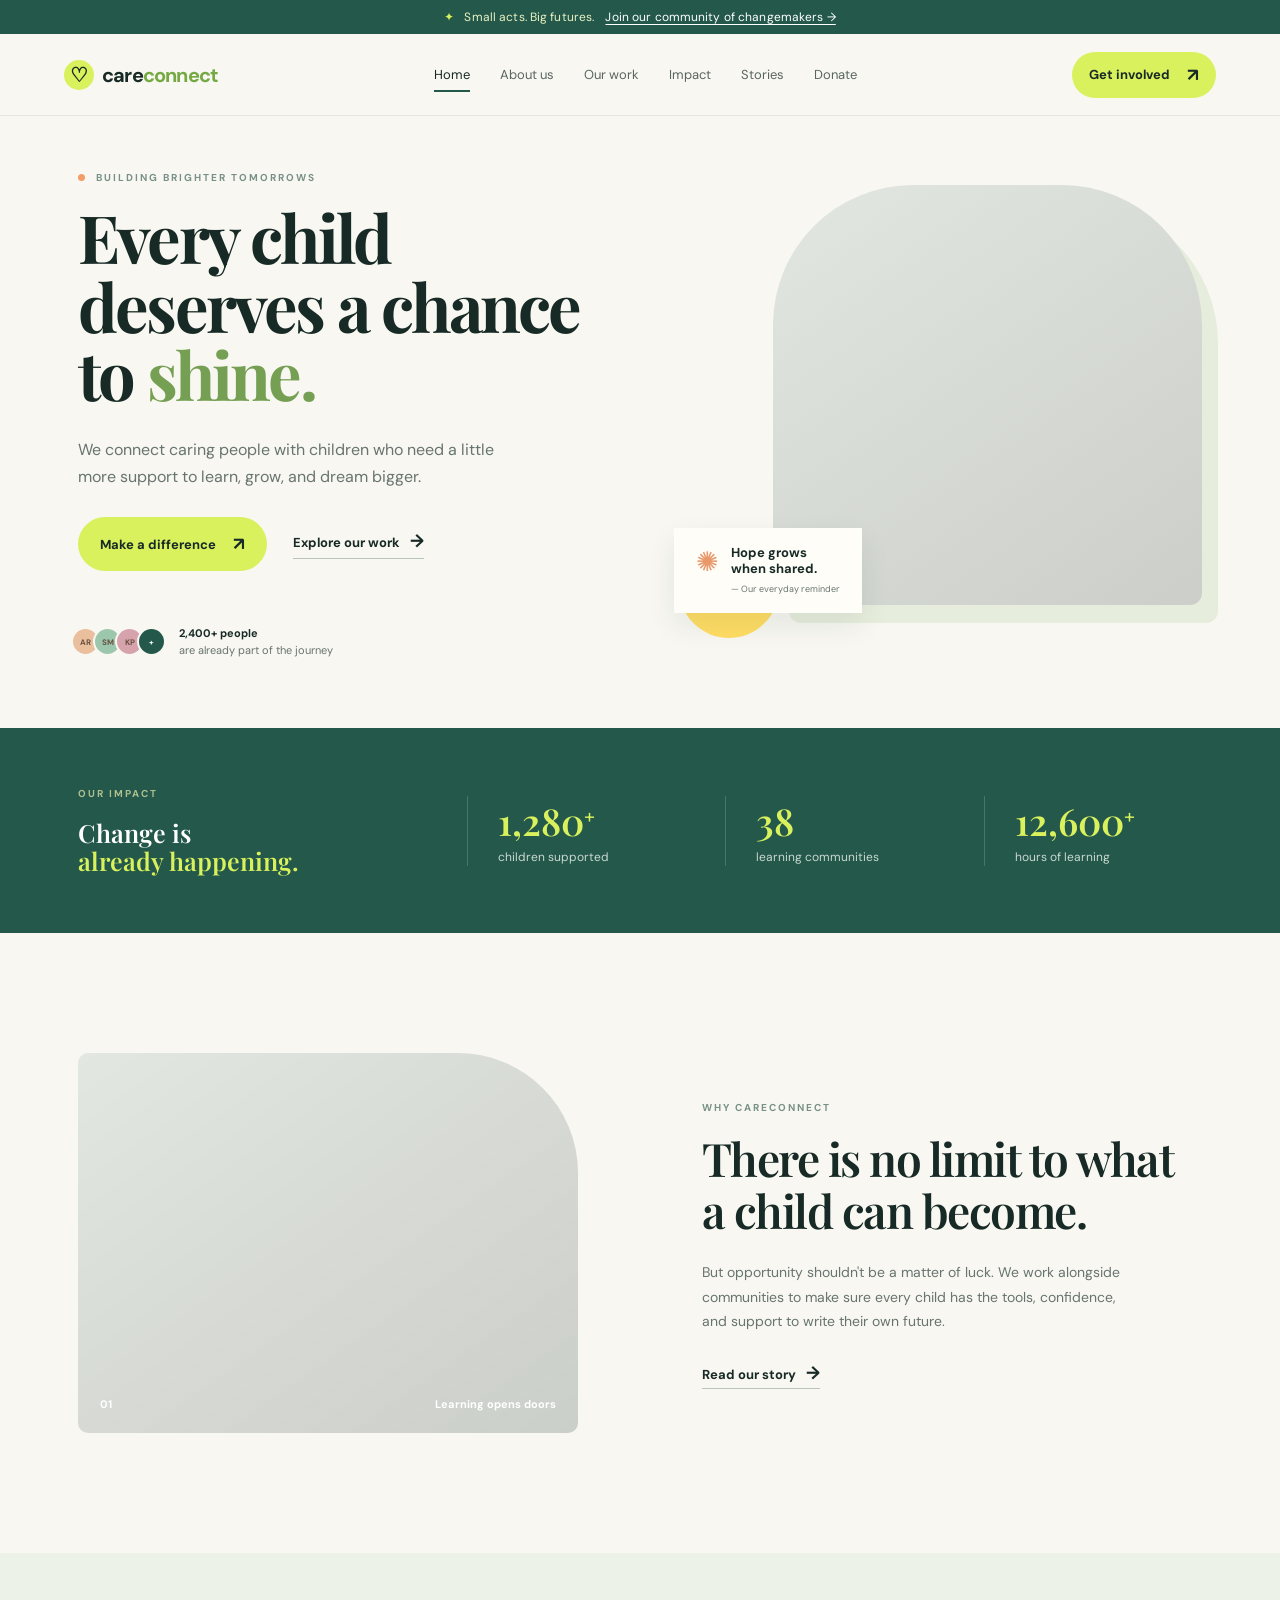
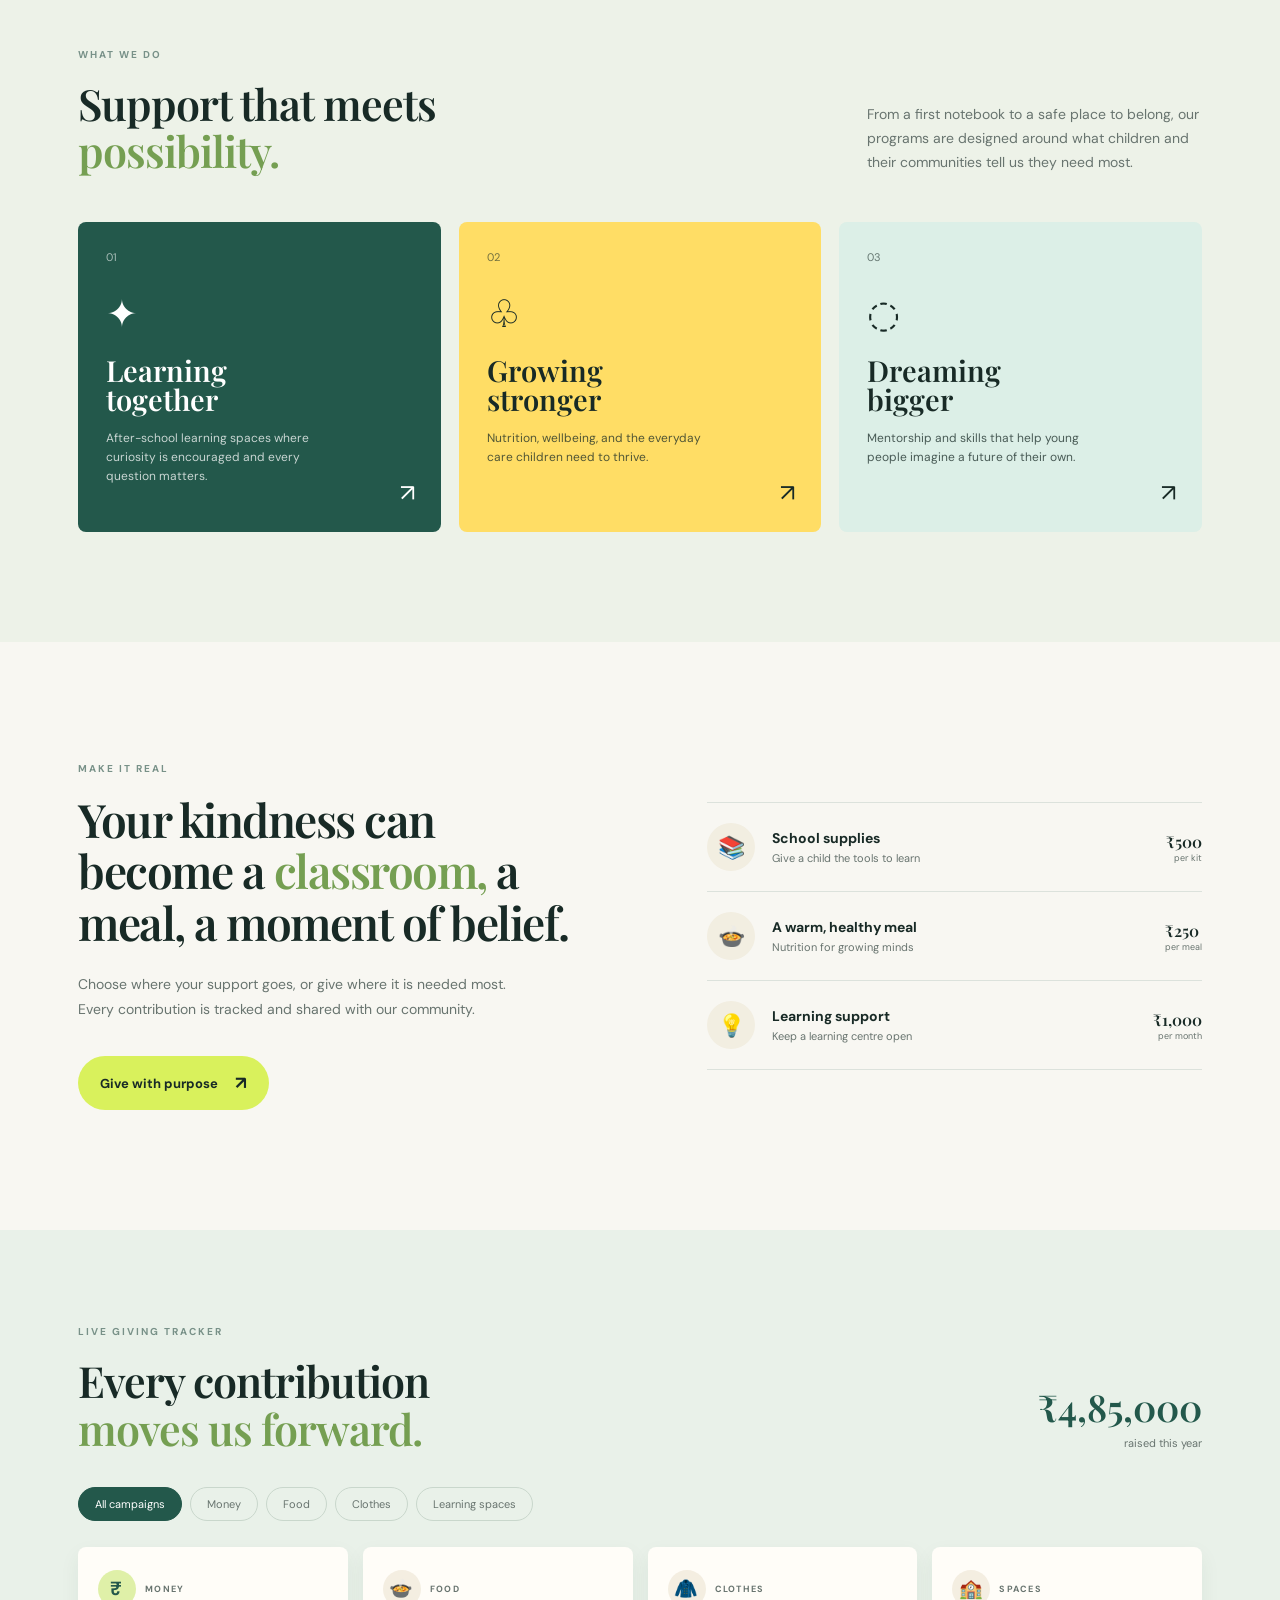
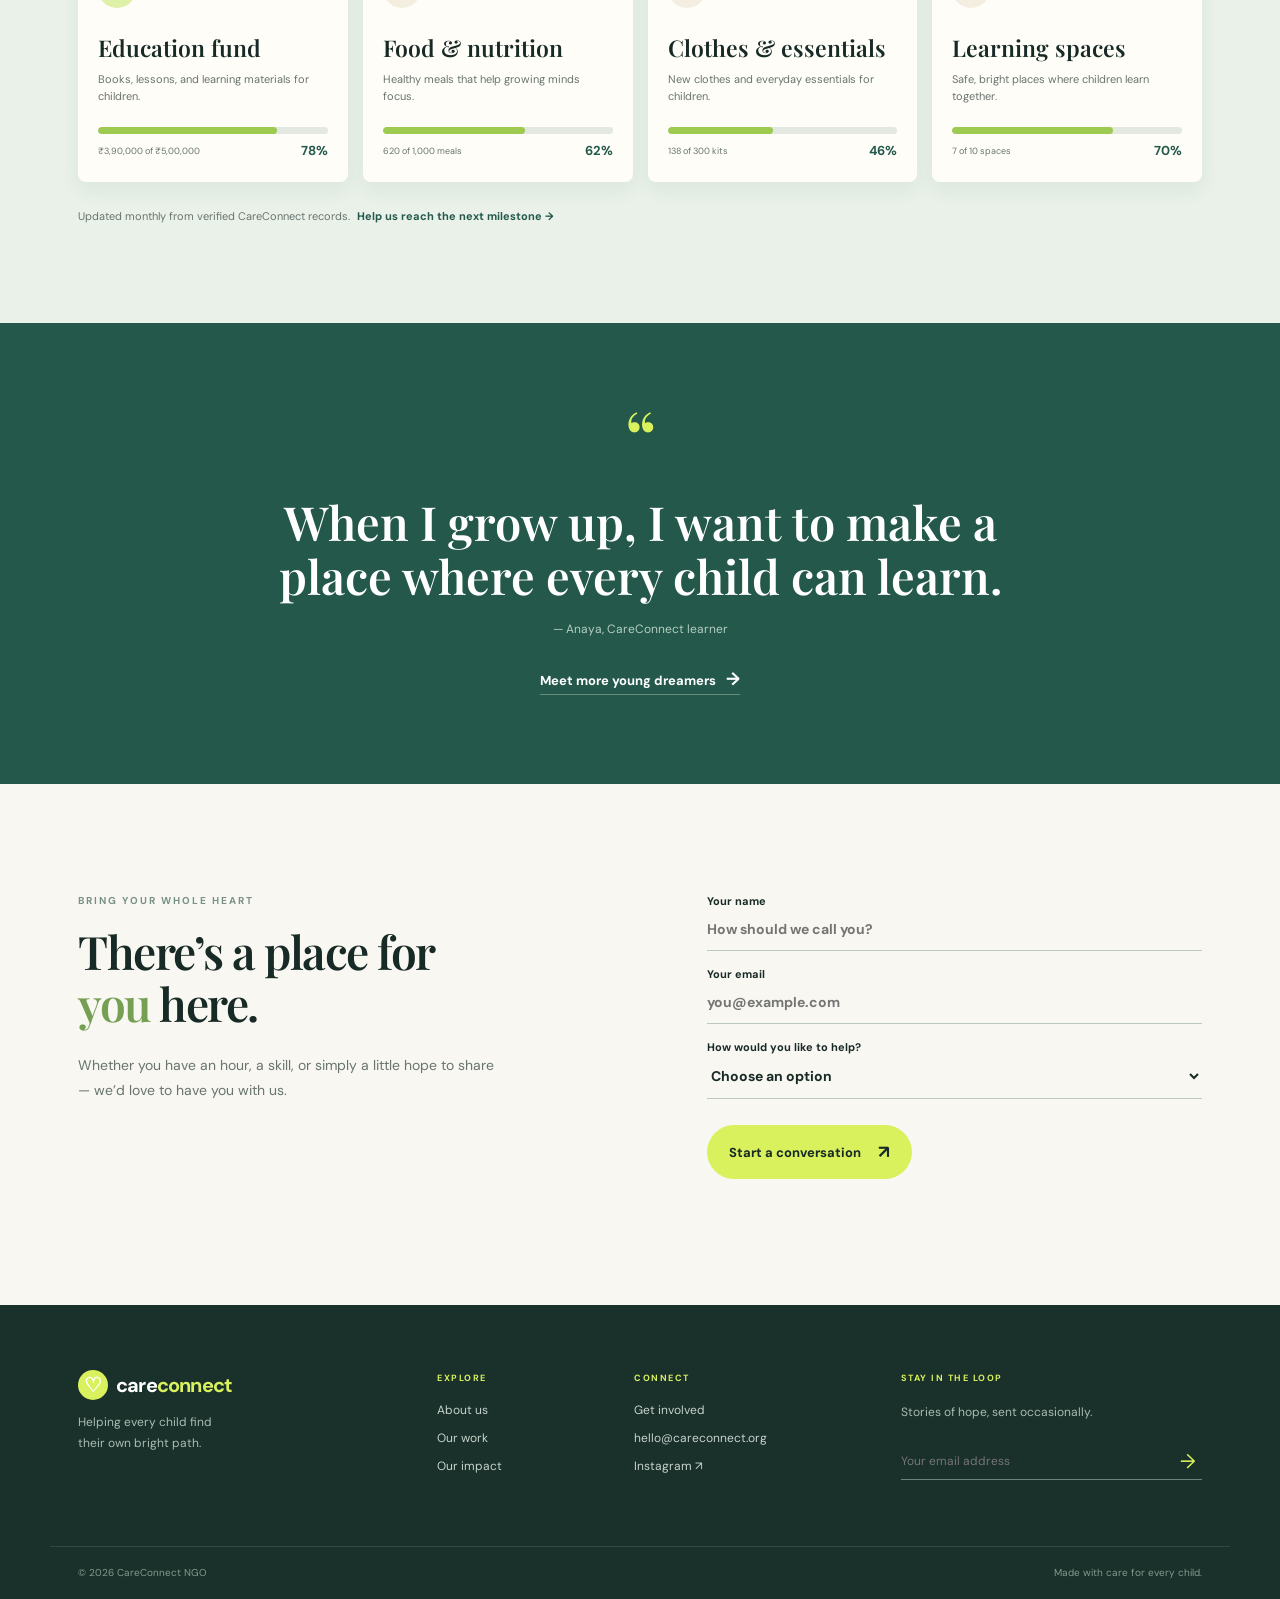
==== commit d5e78a13: "Add donation page and supporter list Co-authored-by: Copilot <223556219+Copilot@users.noreply.github" ====
--- a/index.html
+++ b/index.html
@@ -16,7 +16,7 @@
       <a class="brand" href="#home" aria-label="CareConnect home"><span class="brand-mark">♡</span><span>care<span>connect</span></span></a>
       <button class="menu-toggle" aria-label="Toggle navigation" aria-expanded="false">☰</button>
       <nav class="main-nav" aria-label="Primary navigation">
-        <a class="active" href="#home">Home</a><a href="#about">About us</a><a href="#programs">Our work</a><a href="#impact">Impact</a><a href="#stories">Stories</a>
+        <a class="active" href="#home">Home</a><a href="#about">About us</a><a href="#programs">Our work</a><a href="#impact">Impact</a><a href="#stories">Stories</a><a href="donation.html">Donate</a>
       </nav>
       <a class="button button-small header-cta" href="#get-involved">Get involved <span>↗</span></a>
     </header>
--- a/styles.css
+++ b/styles.css
@@ -1,4 +1,6 @@
 :root{--ink:#182a26;--muted:#68746f;--cream:#f8f7f2;--paper:#fffdf8;--green:#23584b;--lime:#d9f15c;--yellow:#ffdd65;--mint:#dcefe7;--line:#dce2dc}*{box-sizing:border-box}html{scroll-behavior:smooth}body{margin:0;color:var(--ink);background:var(--cream);font-family:"DM Sans",sans-serif}a{text-decoration:none;color:inherit}button,input,select{font:inherit}.announcement{background:var(--green);color:#e9f1c2;text-align:center;padding:9px 20px;font-size:12px;letter-spacing:.01em}.announcement span{color:var(--lime);margin-right:7px}.announcement a{color:white;margin-left:8px;text-decoration:underline;text-underline-offset:3px}.site-header{height:82px;display:flex;align-items:center;gap:30px;padding:0 max(5vw,28px);background:var(--cream);position:sticky;top:0;z-index:10;border-bottom:1px solid rgba(24,42,38,.08)}.brand{display:flex;align-items:center;gap:8px;font-weight:700;font-size:20px;letter-spacing:-.8px}.brand>span:last-child>span{color:#75a943}.brand-mark{display:grid;place-items:center;background:var(--lime);border-radius:50%;height:30px;width:30px;font-size:20px;line-height:1}.main-nav{display:flex;gap:30px;margin:auto;font-size:13px;color:#596660}.main-nav a{padding:30px 0;position:relative}.main-nav a.active,.main-nav a:hover{color:var(--ink)}.main-nav a.active:after{content:"";position:absolute;bottom:21px;left:0;right:0;height:2px;background:var(--green)}.button{border:0;border-radius:30px;background:var(--lime);color:var(--ink);padding:15px 22px;display:inline-flex;align-items:center;gap:17px;font-weight:700;font-size:13px;cursor:pointer;transition:.2s}.button:hover{transform:translateY(-2px);filter:brightness(.97)}.button span{font-size:18px}.button-small{padding:11px 17px}.menu-toggle{display:none;background:none;border:0;font-size:24px}.section-shell{max-width:1180px;margin:auto;padding-left:28px;padding-right:28px}.hero{min-height:585px;display:grid;grid-template-columns:1fr 1fr;align-items:center;gap:7%;padding-top:55px;padding-bottom:70px}.eyebrow{text-transform:uppercase;letter-spacing:2px;font-size:10px;font-weight:700;color:#789188;margin:0 0 19px}.eyebrow-dot{display:inline-block;width:7px;height:7px;border-radius:50%;background:#f39d69;margin-right:7px}.hero h1{font:700 clamp(45px,5.2vw,72px)/1.03 "Playfair Display",serif;letter-spacing:-2.8px;margin:0;max-width:600px}.hero h1 em,.section-heading em,.story-copy em,.needs-copy em,.volunteer-section em{color:#759f52;font-style:normal}.hero-lead{font-size:16px;line-height:1.7;color:var(--muted);max-width:430px;margin:27px 0}.hero-actions{display:flex;align-items:center;gap:26px}.text-link{font-weight:700;font-size:13px;border-bottom:1px solid #b8c5bd;padding-bottom:5px}.text-link span{font-size:18px;margin-left:7px}.trusted{display:flex;align-items:center;margin-top:54px;gap:13px}.trusted p{font-size:11px;line-height:1.5;color:var(--muted);margin:0}.trusted strong{color:var(--ink)}.avatar-stack{display:flex}.avatar-stack span{display:grid;place-items:center;border:2px solid var(--cream);margin-left:-7px;width:29px;height:29px;border-radius:50%;font-size:8px;font-weight:700;background:#eabf9e;color:#694f3f}.avatar-stack span:nth-child(2){background:#9cc7ad}.avatar-stack span:nth-child(3){background:#d6a2ac}.avatar-stack span:last-child{background:var(--green);color:white}.hero-visual{height:460px;position:relative}.hero-image,.image-card{background:linear-gradient(145deg,rgba(35,88,75,.1),rgba(24,42,38,.2)),url("https://images.unsplash.com/photo-1542810634-71277d95dcbb?auto=format&fit=crop&w=900&q=85") center/cover}.hero-image{height:420px;width:82%;margin-left:auto;border-radius:140px 140px 12px 12px;box-shadow:16px 18px 0 #e7eddc}.sun-shape{position:absolute;width:100px;height:100px;border-radius:50%;background:var(--yellow);bottom:7px;left:0;z-index:-1}.hero-note{position:absolute;bottom:32px;left:-5px;background:var(--paper);padding:17px 22px;display:flex;gap:12px;box-shadow:0 12px 30px #1a312015;font-size:13px;line-height:1.25}.note-icon{font-size:27px;color:#e89869}.hero-note small{display:block;color:var(--muted);font-size:9px;margin-top:7px}.impact-strip{background:var(--green);color:white}.impact-grid{min-height:205px;display:grid;grid-template-columns:1.6fr 1fr 1fr 1fr;align-items:center;gap:40px}.impact-intro .eyebrow{color:#aec08f}.impact-intro h2{font:600 25px/1.1 "Playfair Display",serif;margin:0}.impact-intro em{color:var(--lime);font-style:normal}.stat{border-left:1px solid #ffffff2b;padding-left:30px}.stat strong{display:block;font:600 37px "Playfair Display",serif;color:var(--lime)}.stat sup{font:20px "DM Sans"}.stat span{font-size:12px;color:#cad8d0}.story-section{display:grid;grid-template-columns:1fr 1fr;gap:11%;align-items:center;padding-top:120px;padding-bottom:120px}.image-card{height:380px;border-radius:10px 120px 10px 10px;position:relative}.image-caption{position:absolute;bottom:22px;left:22px;right:22px;display:flex;justify-content:space-between;color:white;font-size:11px;font-weight:700}.story-copy h2,.needs-copy h2,.volunteer-section h2{font:600 clamp(32px,3.6vw,49px)/1.12 "Playfair Display",serif;letter-spacing:-1.5px;margin:0 0 24px}.story-copy>p:not(.eyebrow),.needs-copy>p:not(.eyebrow),.volunteer-section>div>p:not(.eyebrow){color:var(--muted);line-height:1.75;font-size:14px;max-width:430px;margin:0 0 27px}.programs-section{background:#edf2e8;padding:95px 0 110px}.section-heading{display:flex;justify-content:space-between;align-items:end;margin-bottom:47px}.section-heading h2{font:600 43px/1.1 "Playfair Display",serif;margin:0;letter-spacing:-1px}.section-heading>p{color:var(--muted);font-size:14px;line-height:1.7;max-width:335px;margin:0}.program-grid{display:grid;grid-template-columns:repeat(3,1fr);gap:18px}.program-card{min-height:310px;padding:28px;border-radius:8px;position:relative}.program-card.featured{background:var(--green);color:white}.program-card.yellow{background:var(--yellow)}.program-card.mint{background:var(--mint)}.card-number{font-size:11px;opacity:.6}.program-icon{font-size:38px;margin:25px 0 17px}.program-card h3{font:600 29px/1.02 "Playfair Display",serif;margin:0 0 14px}.program-card p{font-size:12px;line-height:1.6;max-width:220px;opacity:.75}.program-card>a{position:absolute;right:26px;bottom:24px;font-size:24px}.needs-section{display:grid;grid-template-columns:1fr 1fr;gap:12%;padding-top:120px;padding-bottom:120px;align-items:center}.needs-copy h2{max-width:500px}.needs-copy .button{margin-top:8px}.needs-list{border-top:1px solid var(--line)}.need-item{display:flex;align-items:center;gap:17px;border-bottom:1px solid var(--line);padding:20px 0}.need-emoji{display:grid;place-items:center;background:#f2eee1;border-radius:50%;height:48px;width:48px;font-size:22px}.need-item h3{font-size:14px;margin:0 0 4px}.need-item p{font-size:11px;color:var(--muted);margin:0}.need-item strong{margin-left:auto;font:600 16px "Playfair Display",serif}.need-item small{display:block;font:400 9px "DM Sans";color:var(--muted);text-align:right}.quote-section{background:var(--green);color:white;text-align:center}.quote-inner{padding-top:90px;padding-bottom:93px}.quote-mark{font:80px "Playfair Display",serif;color:var(--lime);line-height:.6}.quote-inner blockquote{font:600 clamp(28px,4vw,47px)/1.15 "Playfair Display",serif;max-width:740px;margin:20px auto 18px}.quote-inner p{color:#b4cfc0;font-size:12px;margin-bottom:30px}.text-link.light{color:white;border-color:#678f7e}.volunteer-section{display:grid;grid-template-columns:1fr 1fr;gap:12%;padding-top:110px;padding-bottom:110px}.volunteer-section>div h2{max-width:390px}.volunteer-form{display:grid;gap:16px}.volunteer-form label,.modal-panel label{font-size:11px;font-weight:700}.volunteer-form input,.volunteer-form select,.modal-panel input{display:block;width:100%;border:0;border-bottom:1px solid #bdc9c0;background:transparent;padding:12px 0;color:var(--ink);outline:0;font-size:14px}.volunteer-form input:focus,.volunteer-form select:focus,.modal-panel input:focus{border-color:var(--green)}.volunteer-form .button{justify-self:start;margin-top:10px}.form-message{font-size:12px;color:var(--green);margin:0}.site-footer{background:#1a302b;color:#e8f0ea;padding-top:65px}.footer-grid{display:grid;grid-template-columns:1.4fr .7fr 1fr 1.3fr;gap:35px;padding-bottom:60px}.brand-light{color:white}.brand-light>span:last-child>span{color:var(--lime)}.footer-grid>div>p:not(.footer-label){color:#a9bdb1;font-size:12px;line-height:1.7}.footer-label{text-transform:uppercase;letter-spacing:1.5px;font-weight:700;color:var(--lime);font-size:9px;margin:2px 0 18px}.footer-grid a:not(.brand){display:block;font-size:12px;color:#c7d4cc;margin:0 0 12px}.email-input{border-bottom:1px solid #6c8277;display:flex;margin-top:20px}.email-input input{background:transparent;border:0;outline:0;color:white;padding:10px 0;font-size:12px;flex:1}.email-input button{border:0;background:none;color:var(--lime);font-size:20px}.footer-bottom{border-top:1px solid #ffffff1c;display:flex;justify-content:space-between;padding-top:19px;padding-bottom:20px;font-size:10px;color:#849a8d}.modal{position:fixed;inset:0;background:#0b211dcc;display:grid;place-items:center;padding:20px;z-index:20;opacity:0;pointer-events:none;transition:.2s}.modal.open{opacity:1;pointer-events:auto}.modal-panel{background:var(--paper);width:min(100%,430px);padding:40px;position:relative}.modal-panel h2{font:600 34px "Playfair Display",serif;margin:0 0 10px}.modal-panel>p:not(.eyebrow){font-size:13px;color:var(--muted);margin-bottom:24px}.modal-close{position:absolute;right:18px;top:14px;border:0;background:none;font-size:26px;color:var(--muted);cursor:pointer}.amounts{display:grid;grid-template-columns:repeat(4,1fr);gap:7px;margin-bottom:25px}.amounts button{border:1px solid var(--line);background:none;padding:10px 4px;font-size:12px;cursor:pointer}.amounts button.selected,.amounts button:hover{background:var(--green);border-color:var(--green);color:white}.modal-submit{margin-top:25px;width:100%;justify-content:space-between}.modal-panel small{display:block;color:var(--muted);font-size:10px;text-align:center;margin-top:13px}
 .tracker-section{background:#e9f1e9;padding:95px 0 100px}.tracker-section-heading{display:flex;justify-content:space-between;align-items:end;margin-bottom:35px}.tracker-section-heading h2{font:600 43px/1.1 "Playfair Display",serif;margin:0;letter-spacing:-1px}.tracker-section-heading em{color:#759f52;font-style:normal}.tracker-total-large{text-align:right}.tracker-total-large strong{display:block;font:600 37px "Playfair Display",serif;color:var(--green)}.tracker-total-large span{font-size:11px;color:var(--muted)}.tracker-tabs{display:flex;gap:8px;margin-bottom:22px;overflow:auto;padding-bottom:4px}.tracker-tab{border:1px solid #c9d7cc;border-radius:20px;background:transparent;padding:9px 16px;color:var(--muted);font-size:11px;cursor:pointer;white-space:nowrap}.tracker-tab.active,.tracker-tab:hover{background:var(--green);border-color:var(--green);color:white}.tracker-grid{display:grid;grid-template-columns:repeat(4,1fr);gap:15px}.tracker-card{background:var(--paper);border-radius:8px;padding:23px 20px;min-height:235px;display:flex;flex-direction:column;box-shadow:0 8px 20px #214f3510}.tracker-card.hidden{display:none}.tracker-card-top{display:flex;align-items:center;gap:9px;text-transform:uppercase;letter-spacing:1.3px;font-size:9px;color:var(--muted);font-weight:700}.tracker-card-icon{display:grid;place-items:center;width:38px;height:38px;border-radius:50%;background:#f4eee1;font-size:19px}.money-icon{background:#dff0a8;color:var(--green);font-weight:700}.tracker-card h3{font:600 23px "Playfair Display",serif;margin:24px 0 8px}.tracker-card p{color:var(--muted);font-size:11px;line-height:1.55;margin:0 0 22px}.progress{height:7px;background:#e3e8e1;border-radius:4px;margin-top:auto;margin-bottom:8px;overflow:hidden}.progress span{display:block;height:100%;border-radius:4px;background:#9fca51}.tracker-card-bottom{display:flex;justify-content:space-between;align-items:center}.tracker-card-bottom small{font-size:9px;color:var(--muted)}.tracker-card-bottom strong{font-size:13px;color:var(--green)}.tracker-note{color:var(--muted);font-size:11px;margin:27px 0 0}.tracker-note a{color:var(--green);font-weight:700;margin-left:4px}.modal-panel select{display:block;width:100%;border:0;border-bottom:1px solid #bdc9c0;background:transparent;padding:12px 0;color:var(--ink);outline:0;font-size:14px;margin-bottom:20px}
 @media(max-width:760px){.announcement{font-size:10px}.site-header{height:68px;padding:0 20px}.menu-toggle{display:block;margin-left:auto}.main-nav{display:none;position:absolute;top:68px;left:0;right:0;background:var(--cream);padding:10px 20px 20px;flex-direction:column;gap:0;box-shadow:0 12px 20px #112d1a15}.main-nav.open{display:flex}.main-nav a{padding:13px 0}.main-nav a.active:after{bottom:5px}.header-cta{display:none}.hero{grid-template-columns:1fr;padding-top:62px}.hero h1{font-size:50px}.hero-visual{height:360px;margin-top:20px}.hero-image{height:330px}.impact-grid{grid-template-columns:1fr 1fr;padding-top:48px;padding-bottom:48px;gap:30px 15px}.impact-intro{grid-column:span 2}.stat{padding-left:15px}.stat strong{font-size:29px}.story-section,.needs-section,.volunteer-section{grid-template-columns:1fr;gap:45px;padding-top:80px;padding-bottom:80px}.image-card{height:320px}.section-heading{display:block}.section-heading h2{font-size:37px;margin-bottom:25px}.programs-section{padding:75px 0}.program-grid{grid-template-columns:1fr}.program-card{min-height:270px}.footer-grid{grid-template-columns:1fr 1fr;gap:28px;padding-bottom:40px}.footer-signup{grid-column:span 2}.footer-bottom{display:block}.footer-bottom span{display:block;margin-bottom:8px}.needs-copy h2{font-size:37px}.volunteer-section>div h2{font-size:38px}.modal-panel{padding:30px 24px}.amounts{gap:4px}}
+.donation-hero{display:grid;grid-template-columns:1fr 330px;gap:12%;align-items:center;padding-top:85px;padding-bottom:75px}.donation-hero h1{font:600 clamp(43px,5vw,65px)/1.05 "Playfair Display",serif;letter-spacing:-2px;max-width:650px;margin:0}.donation-hero h1 em{color:#759f52;font-style:normal}.donation-hero>div>p:not(.eyebrow){color:var(--muted);line-height:1.7;font-size:15px;max-width:480px;margin-top:25px}.donation-hero-art{height:270px;background:var(--yellow);border-radius:150px 10px 150px 10px;display:grid;place-items:center;position:relative;transform:rotate(3deg)}.donation-hero-art span{font:700 120px "Playfair Display",serif;color:var(--green);opacity:.18}.donation-hero-art p{position:absolute;font:600 27px/1.05 "Playfair Display",serif;transform:rotate(-3deg);left:42px;bottom:35px;margin:0}.donation-hero-art em{color:#759f52;font-style:normal}.donation-content{display:grid;grid-template-columns:1.1fr .9fr;gap:75px;padding-bottom:115px}.donation-form{background:white;padding:38px 42px;border-radius:8px}.donation-form h2,.donor-panel h2{font:600 30px "Playfair Display",serif;margin:0 0 27px}.donation-type-grid{display:grid;grid-template-columns:repeat(4,1fr);gap:8px;margin-bottom:22px}.donation-type{border:1px solid var(--line);padding:13px 9px;cursor:pointer;display:flex;flex-direction:column;gap:5px}.donation-type.selected,.donation-type:hover{border-color:var(--green);background:#f0f6e5}.donation-type input{display:none}.donation-type span{font-size:21px}.donation-type strong{font-size:11px}.donation-type small{color:var(--muted);font-size:9px}.donation-amounts{display:grid;grid-template-columns:repeat(4,1fr);gap:7px;margin:15px 0 22px}.donation-amounts button{border:1px solid var(--line);background:transparent;padding:11px 4px;cursor:pointer;font-size:12px}.donation-amounts button.selected,.donation-amounts button:hover{background:var(--green);border-color:var(--green);color:white}.donation-form>label:not(.privacy-check){font-size:11px;font-weight:700;display:block;margin-top:15px}.donation-form input[type=text],.donation-form input[type=email],.donation-form input[type=number]{display:block;width:100%;border:0;border-bottom:1px solid #bdc9c0;background:transparent;padding:11px 0;outline:0;font-size:14px}.privacy-check{font-size:11px;color:var(--muted);display:flex;align-items:center;gap:8px;margin:23px 0}.privacy-check input{accent-color:var(--green)}.donation-form .button{width:100%;justify-content:space-between}.donation-message{font-size:12px;color:var(--green);margin:14px 0 0}.secure-note{display:block;text-align:center;color:var(--muted);font-size:9px;margin-top:13px}.donor-panel{background:var(--green);color:white;padding:35px 35px;border-radius:8px;height:max-content}.donor-panel-heading{display:flex;align-items:start;justify-content:space-between}.donor-panel .eyebrow{color:#b6cc97}.donor-panel h2{margin-bottom:0}.donor-panel-heading>span{background:var(--lime);color:var(--ink);border-radius:20px;padding:7px 10px;font-size:10px;font-weight:700}.donor-intro{color:#bdd2c5;font-size:12px;line-height:1.6;margin:21px 0 24px}.donor-list{border-top:1px solid #ffffff30}.donor-row{display:flex;align-items:center;gap:11px;padding:14px 0;border-bottom:1px solid #ffffff20}.donor-avatar{display:grid;place-items:center;width:34px;height:34px;border-radius:50%;background:#eabf9e;color:#694f3f;font-size:10px;font-weight:700}.avatar-blue{background:#9cc7ad}.avatar-pink{background:#d6a2ac}.avatar-yellow{background:#f2d77c}.avatar-mint{background:#b5ded0}.donor-row div{flex:1}.donor-row strong,.donor-row small{display:block}.donor-row strong{font-size:11px}.donor-row small{color:#b7cec1;font-size:9px;margin-top:3px}.donor-row b{font:600 14px "Playfair Display",serif;color:var(--lime)}.donor-privacy{color:#9ebbb0;font-size:9px;line-height:1.5;margin:22px 0 0}
 @media(max-width:760px){.tracker-section{padding:75px 0 80px}.tracker-section-heading{display:block}.tracker-section-heading h2{font-size:37px;margin-bottom:25px}.tracker-total-large{text-align:left}.tracker-total-large strong{font-size:30px}.tracker-grid{grid-template-columns:1fr}.tracker-card{min-height:210px}}
+@media(max-width:760px){.donation-hero{grid-template-columns:1fr;padding-top:60px;padding-bottom:55px;gap:40px}.donation-hero-art{height:220px}.donation-content{grid-template-columns:1fr;gap:35px;padding-bottom:80px}.donation-form{padding:28px 22px}.donation-type-grid{grid-template-columns:repeat(2,1fr)}.donor-panel{padding:28px 22px}}
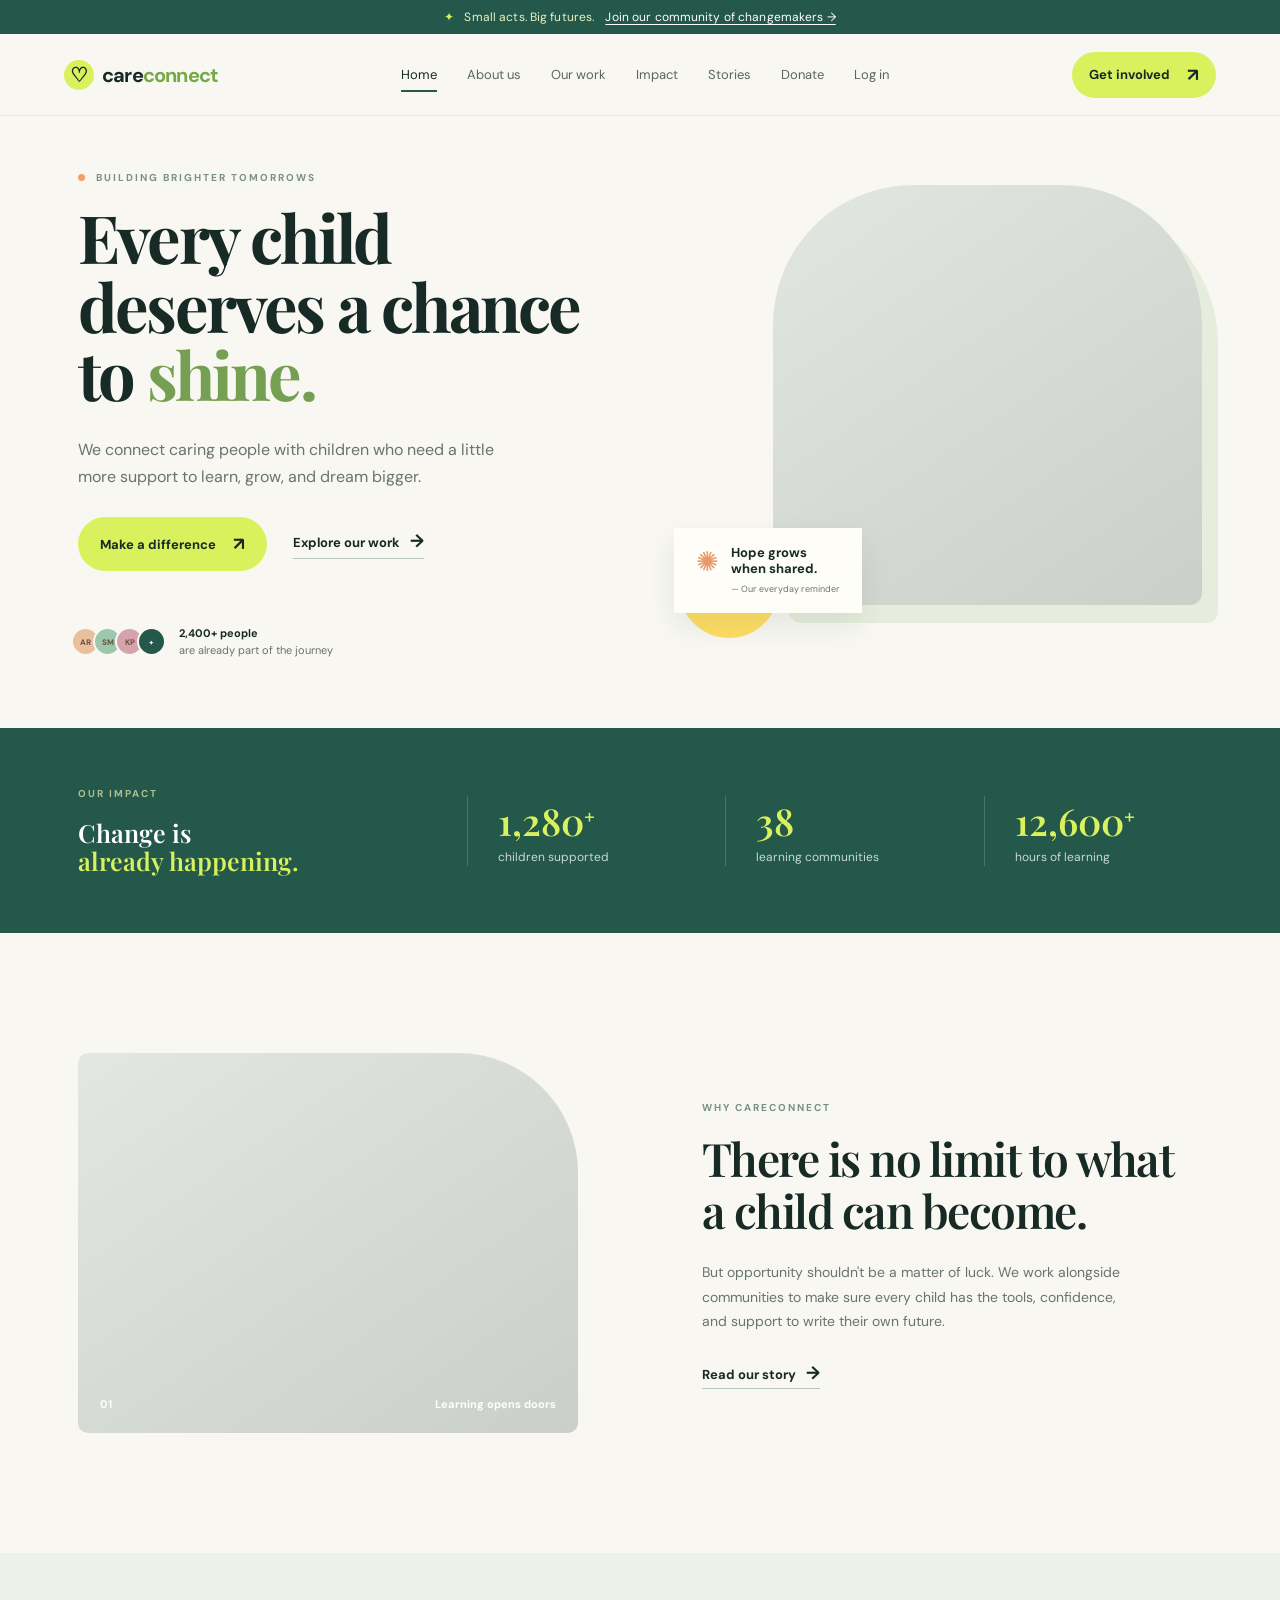
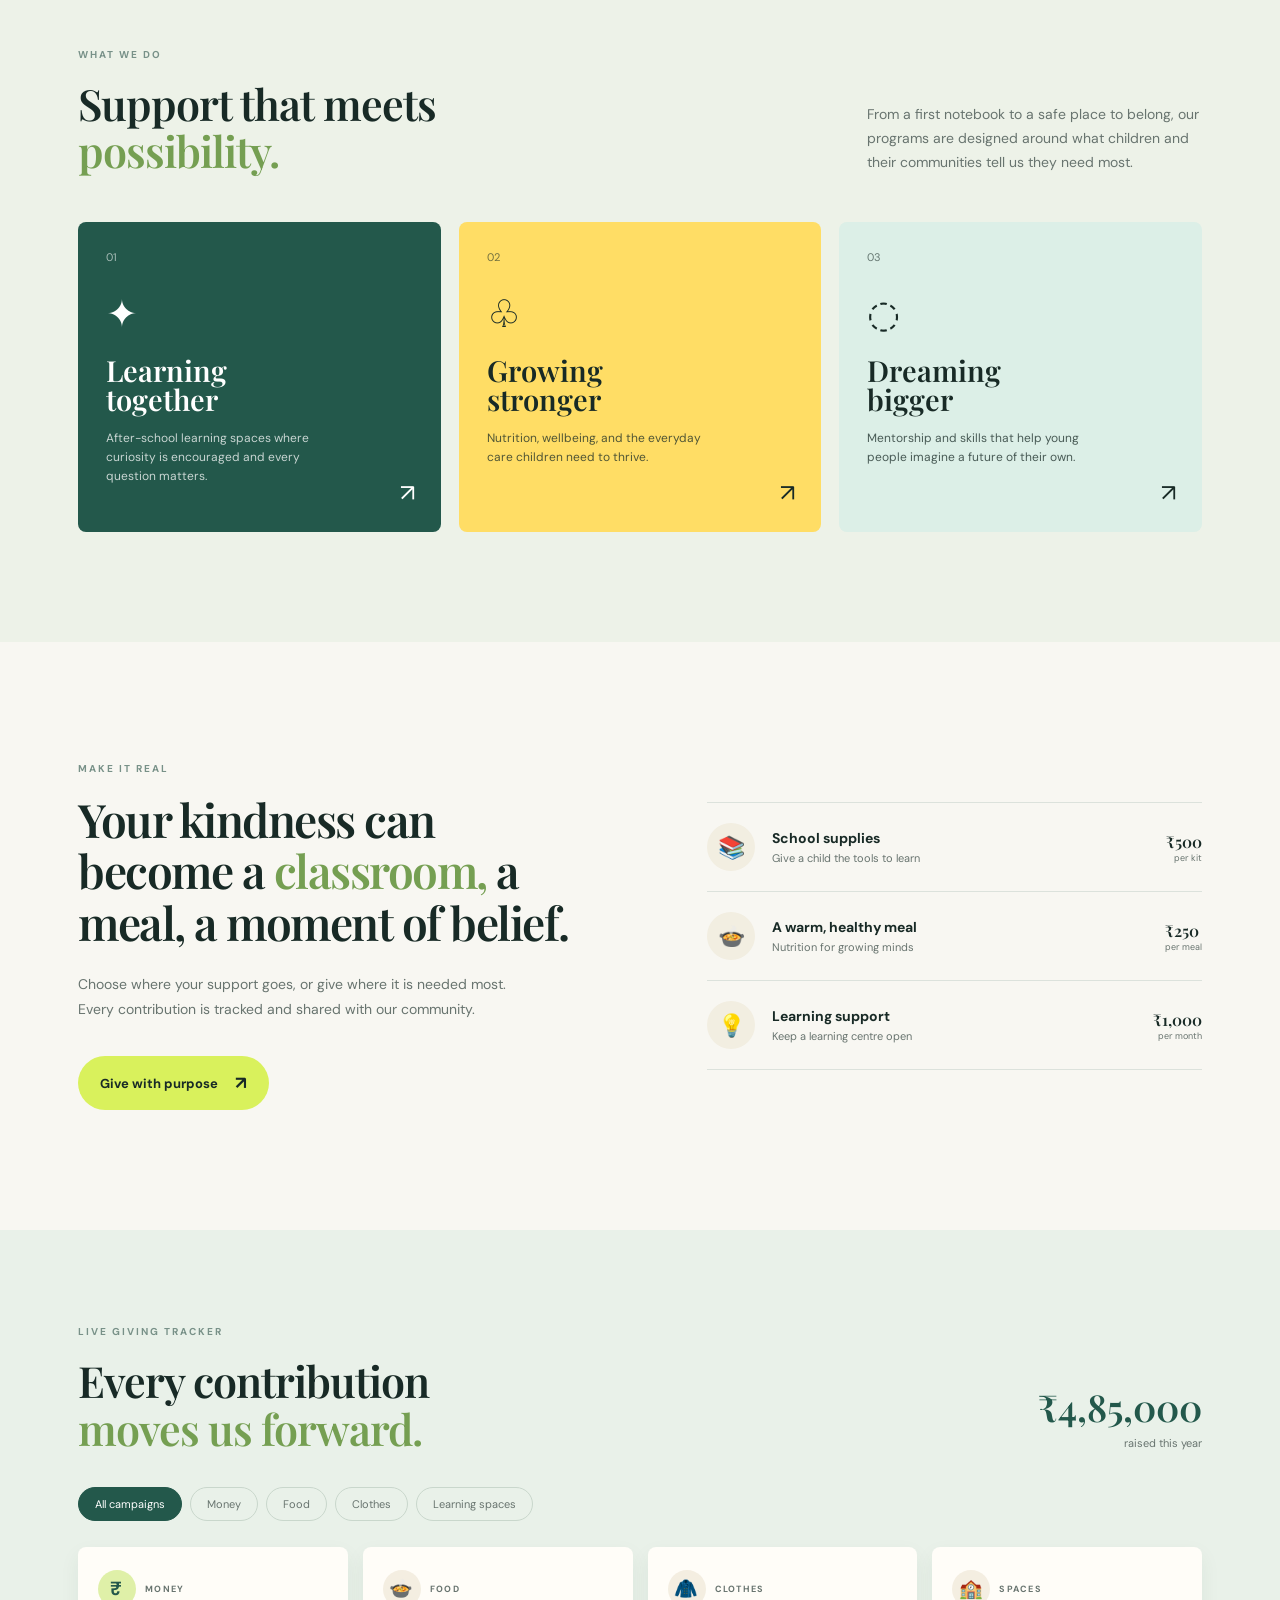
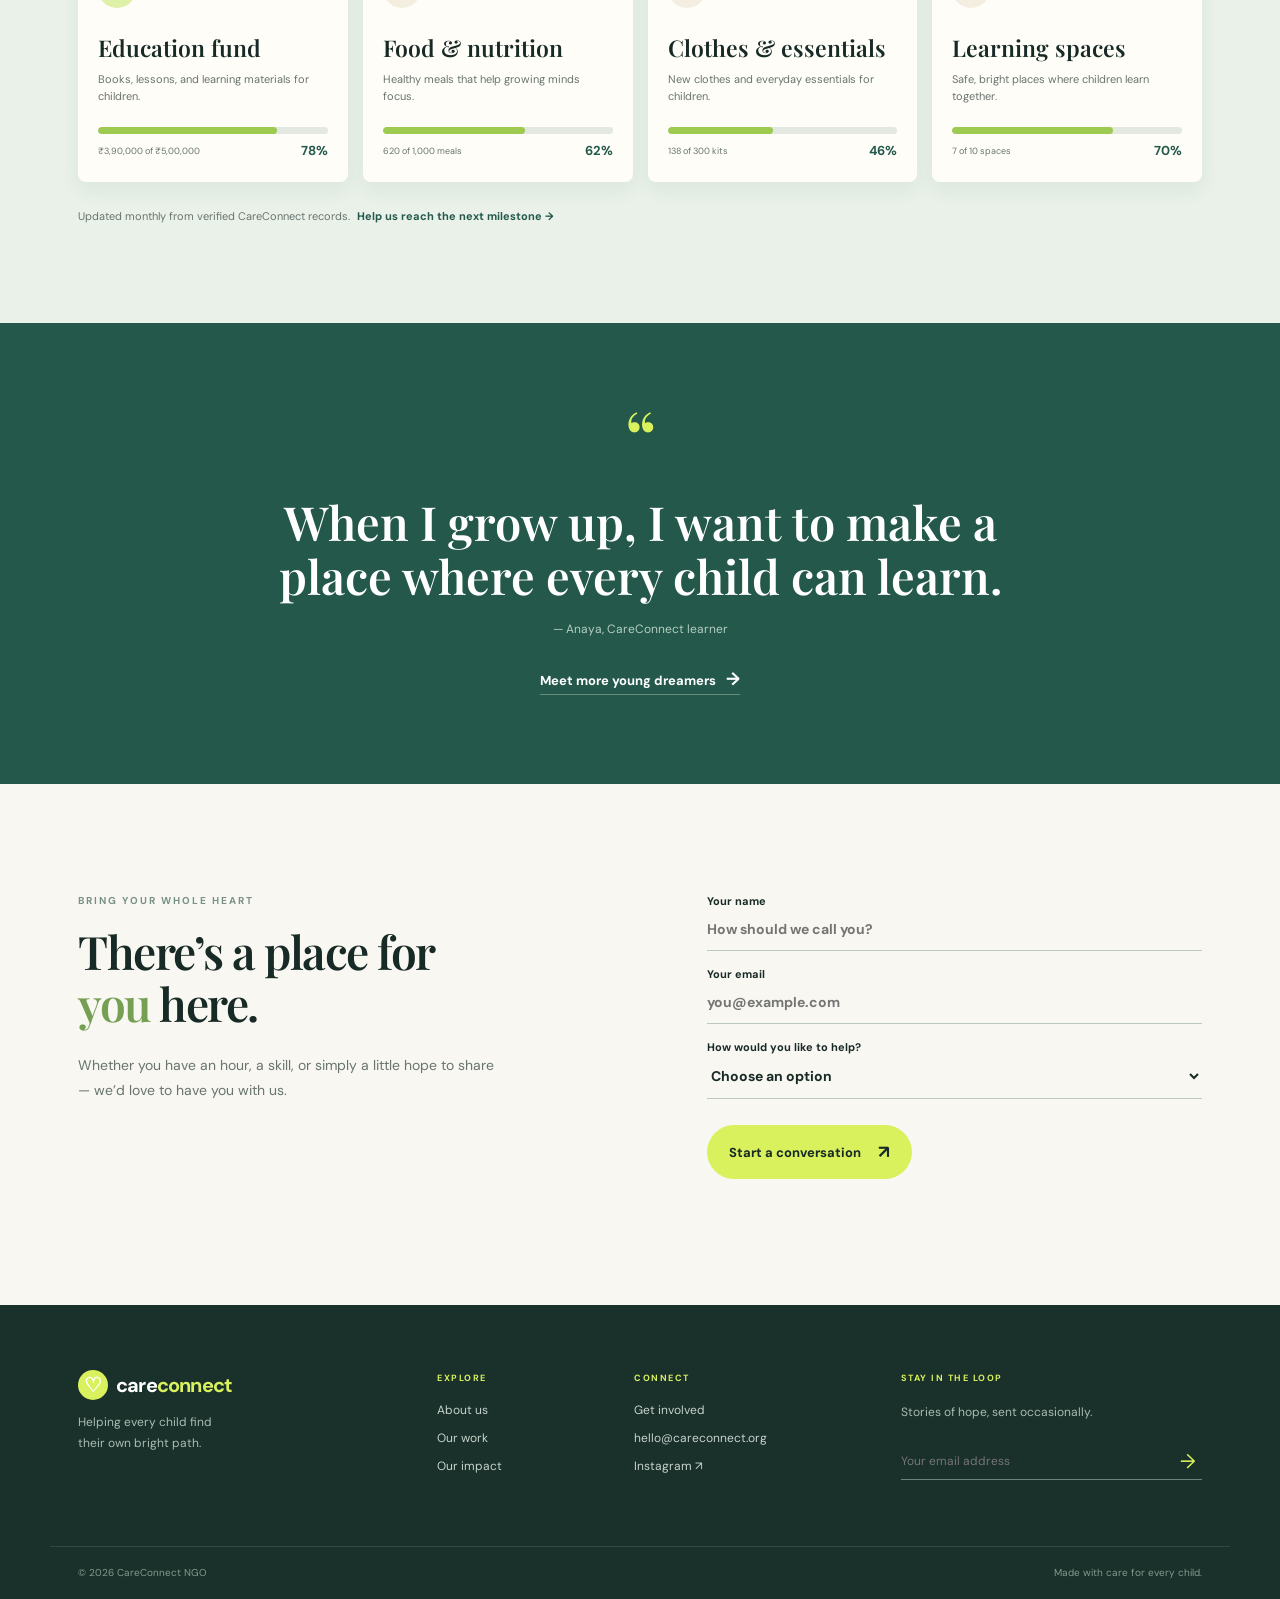
==== commit a1ef26d5: "Add donor login and private activity profile Co-authored-by: Copilot <223556219+Copilot@users.norepl" ====
--- a/index.html
+++ b/index.html
@@ -16,7 +16,7 @@
       <a class="brand" href="#home" aria-label="CareConnect home"><span class="brand-mark">♡</span><span>care<span>connect</span></span></a>
       <button class="menu-toggle" aria-label="Toggle navigation" aria-expanded="false">☰</button>
       <nav class="main-nav" aria-label="Primary navigation">
-        <a class="active" href="#home">Home</a><a href="#about">About us</a><a href="#programs">Our work</a><a href="#impact">Impact</a><a href="#stories">Stories</a><a href="donation.html">Donate</a>
+        <a class="active" href="#home">Home</a><a href="#about">About us</a><a href="#programs">Our work</a><a href="#impact">Impact</a><a href="#stories">Stories</a><a href="donation.html">Donate</a><a href="login.html">Log in</a>
       </nav>
       <a class="button button-small header-cta" href="#get-involved">Get involved <span>↗</span></a>
     </header>
--- a/styles.css
+++ b/styles.css
@@ -4,3 +4,10 @@
 .donation-hero{display:grid;grid-template-columns:1fr 330px;gap:12%;align-items:center;padding-top:85px;padding-bottom:75px}.donation-hero h1{font:600 clamp(43px,5vw,65px)/1.05 "Playfair Display",serif;letter-spacing:-2px;max-width:650px;margin:0}.donation-hero h1 em{color:#759f52;font-style:normal}.donation-hero>div>p:not(.eyebrow){color:var(--muted);line-height:1.7;font-size:15px;max-width:480px;margin-top:25px}.donation-hero-art{height:270px;background:var(--yellow);border-radius:150px 10px 150px 10px;display:grid;place-items:center;position:relative;transform:rotate(3deg)}.donation-hero-art span{font:700 120px "Playfair Display",serif;color:var(--green);opacity:.18}.donation-hero-art p{position:absolute;font:600 27px/1.05 "Playfair Display",serif;transform:rotate(-3deg);left:42px;bottom:35px;margin:0}.donation-hero-art em{color:#759f52;font-style:normal}.donation-content{display:grid;grid-template-columns:1.1fr .9fr;gap:75px;padding-bottom:115px}.donation-form{background:white;padding:38px 42px;border-radius:8px}.donation-form h2,.donor-panel h2{font:600 30px "Playfair Display",serif;margin:0 0 27px}.donation-type-grid{display:grid;grid-template-columns:repeat(4,1fr);gap:8px;margin-bottom:22px}.donation-type{border:1px solid var(--line);padding:13px 9px;cursor:pointer;display:flex;flex-direction:column;gap:5px}.donation-type.selected,.donation-type:hover{border-color:var(--green);background:#f0f6e5}.donation-type input{display:none}.donation-type span{font-size:21px}.donation-type strong{font-size:11px}.donation-type small{color:var(--muted);font-size:9px}.donation-amounts{display:grid;grid-template-columns:repeat(4,1fr);gap:7px;margin:15px 0 22px}.donation-amounts button{border:1px solid var(--line);background:transparent;padding:11px 4px;cursor:pointer;font-size:12px}.donation-amounts button.selected,.donation-amounts button:hover{background:var(--green);border-color:var(--green);color:white}.donation-form>label:not(.privacy-check){font-size:11px;font-weight:700;display:block;margin-top:15px}.donation-form input[type=text],.donation-form input[type=email],.donation-form input[type=number]{display:block;width:100%;border:0;border-bottom:1px solid #bdc9c0;background:transparent;padding:11px 0;outline:0;font-size:14px}.privacy-check{font-size:11px;color:var(--muted);display:flex;align-items:center;gap:8px;margin:23px 0}.privacy-check input{accent-color:var(--green)}.donation-form .button{width:100%;justify-content:space-between}.donation-message{font-size:12px;color:var(--green);margin:14px 0 0}.secure-note{display:block;text-align:center;color:var(--muted);font-size:9px;margin-top:13px}.donor-panel{background:var(--green);color:white;padding:35px 35px;border-radius:8px;height:max-content}.donor-panel-heading{display:flex;align-items:start;justify-content:space-between}.donor-panel .eyebrow{color:#b6cc97}.donor-panel h2{margin-bottom:0}.donor-panel-heading>span{background:var(--lime);color:var(--ink);border-radius:20px;padding:7px 10px;font-size:10px;font-weight:700}.donor-intro{color:#bdd2c5;font-size:12px;line-height:1.6;margin:21px 0 24px}.donor-list{border-top:1px solid #ffffff30}.donor-row{display:flex;align-items:center;gap:11px;padding:14px 0;border-bottom:1px solid #ffffff20}.donor-avatar{display:grid;place-items:center;width:34px;height:34px;border-radius:50%;background:#eabf9e;color:#694f3f;font-size:10px;font-weight:700}.avatar-blue{background:#9cc7ad}.avatar-pink{background:#d6a2ac}.avatar-yellow{background:#f2d77c}.avatar-mint{background:#b5ded0}.donor-row div{flex:1}.donor-row strong,.donor-row small{display:block}.donor-row strong{font-size:11px}.donor-row small{color:#b7cec1;font-size:9px;margin-top:3px}.donor-row b{font:600 14px "Playfair Display",serif;color:var(--lime)}.donor-privacy{color:#9ebbb0;font-size:9px;line-height:1.5;margin:22px 0 0}
 @media(max-width:760px){.tracker-section{padding:75px 0 80px}.tracker-section-heading{display:block}.tracker-section-heading h2{font-size:37px;margin-bottom:25px}.tracker-total-large{text-align:left}.tracker-total-large strong{font-size:30px}.tracker-grid{grid-template-columns:1fr}.tracker-card{min-height:210px}}
 @media(max-width:760px){.donation-hero{grid-template-columns:1fr;padding-top:60px;padding-bottom:55px;gap:40px}.donation-hero-art{height:220px}.donation-content{grid-template-columns:1fr;gap:35px;padding-bottom:80px}.donation-form{padding:28px 22px}.donation-type-grid{grid-template-columns:repeat(2,1fr)}.donor-panel{padding:28px 22px}}
+.donor-full-list{border:0;background:transparent;color:var(--lime);padding:18px 0 0;font-size:11px;font-weight:700;cursor:pointer}.donor-full-list span{font-size:17px;margin-left:6px}.donor-full-list:hover{text-decoration:underline;text-underline-offset:4px}.donor-modal{display:none;position:fixed;inset:0;z-index:30;background:#102d2688;padding:25px;align-items:center;justify-content:center}.donor-modal.open{display:flex}.donor-modal-panel{position:relative;width:min(100%,520px);max-height:min(90vh,700px);overflow:auto;background:var(--paper);color:var(--ink);padding:38px;border-radius:8px;box-shadow:0 20px 60px #102d2640}.donor-modal-panel h2{font:600 30px "Playfair Display",serif;margin:0 0 9px}.donor-modal-intro{color:var(--muted);font-size:12px;line-height:1.6;margin:0 0 22px}.donor-modal-panel .donor-list{border-top-color:var(--line)}.donor-modal-panel .donor-row{border-bottom-color:var(--line)}.donor-modal-panel .donor-row small{color:var(--muted)}.donor-modal-panel .donor-row b{color:var(--green)}.donor-modal-close{position:absolute;top:14px;right:17px;border:0;background:transparent;color:var(--ink);font-size:28px;line-height:1;cursor:pointer}.donor-modal-close:hover{color:var(--green)}@media(max-width:760px){.donor-modal{padding:15px}.donor-modal-panel{padding:32px 22px 24px}}
+.payment-modal{display:none;position:fixed;inset:0;z-index:31;background:#102d2688;padding:25px;align-items:center;justify-content:center}.payment-modal.open{display:flex}.payment-panel{position:relative;width:min(100%,520px);max-height:90vh;overflow:auto;background:var(--paper);color:var(--ink);padding:38px;border-radius:8px;box-shadow:0 20px 60px #102d2640}.payment-panel h2{font:600 30px "Playfair Display",serif;margin:0 0 10px}.payment-intro{color:var(--muted);font-size:12px;line-height:1.6;margin:0 0 22px}.payment-details{display:grid;grid-template-columns:1fr 1fr;gap:12px;background:#edf2e8;padding:17px;border-radius:6px}.payment-details span,.payment-details strong{display:block}.payment-details span{color:var(--muted);font-size:9px;margin-bottom:4px}.payment-details strong{font-size:12px;overflow-wrap:anywhere}.payment-qr{text-align:center;margin:22px 0 15px}.payment-qr img{width:180px;height:180px;display:block;margin:auto;border:8px solid white;box-shadow:0 5px 15px #102d2615}.payment-qr p{font-size:10px;color:var(--muted);margin:8px 0 0}.email-notice{background:#f0f6e5;color:var(--green);padding:11px;font-size:11px;text-align:center;margin:0 0 17px}.payment-close{position:absolute;top:14px;right:17px;border:0;background:transparent;color:var(--ink);font-size:28px;line-height:1;cursor:pointer}.payment-close:hover{color:var(--green)}.payment-done{width:100%;justify-content:space-between}@media(max-width:760px){.payment-modal{padding:15px}.payment-panel{padding:32px 22px 24px}.payment-details{grid-template-columns:1fr}}
+.currency-field select{display:block;width:100%;border:0;border-bottom:1px solid #bdc9c0;background:transparent;padding:11px 0;color:var(--ink);outline:0;font-size:14px}.currency-field select:focus{border-color:var(--green)}
+.personal-profile{display:grid;grid-template-columns:1fr 1fr;gap:12%;padding-top:0;padding-bottom:115px}.profile-heading h2{font:600 clamp(32px,3.6vw,49px)/1.12 "Playfair Display",serif;letter-spacing:-1.5px;margin:0 0 20px}.profile-heading em{color:#759f52;font-style:normal}.profile-heading>p:not(.eyebrow){color:var(--muted);line-height:1.7;font-size:14px;max-width:430px;margin:0}.profile-card{background:#edf2e8;padding:30px;border-radius:8px}.profile-card label{display:block;font-size:11px;font-weight:700}.profile-card input{display:block;width:100%;border:0;border-bottom:1px solid #bdc9c0;background:transparent;padding:11px 0;outline:0;font-size:14px;margin-bottom:18px}.profile-card .button{width:100%;justify-content:space-between}.profile-message{font-size:12px;color:var(--green);min-height:18px;margin:14px 0}.activity-summary{display:flex;justify-content:space-between;align-items:end;border-top:1px solid var(--line);padding-top:17px}.activity-summary strong{font:600 22px "Playfair Display",serif}.activity-summary span{font-size:10px;color:var(--muted)}.activity-list{margin-top:12px}.activity-item{display:flex;justify-content:space-between;gap:15px;padding:12px 0;border-bottom:1px solid var(--line)}.activity-item strong,.activity-item small{display:block}.activity-item strong{font-size:11px}.activity-item small{color:var(--muted);font-size:9px;margin-top:3px}.activity-item b{font-size:10px;color:var(--green);text-align:right;max-width:180px}.activity-content[hidden]{display:none}@media(max-width:760px){.personal-profile{grid-template-columns:1fr;gap:35px;padding-bottom:80px}.profile-card{padding:24px 22px}}
+.profile-user{display:flex;align-items:center;gap:12px;margin-bottom:23px}.profile-avatar{display:grid;place-items:center;width:42px;height:42px;border-radius:50%;background:var(--lime);color:var(--green);font-size:12px;font-weight:700}.profile-user strong,.profile-user small{display:block}.profile-user strong{font-size:13px}.profile-user small{color:var(--muted);font-size:10px;margin-top:4px}
+.login-shell{display:grid;grid-template-columns:1fr 430px;gap:12%;align-items:center;min-height:calc(100vh - 132px);padding-top:70px;padding-bottom:90px}.login-intro h1{font:600 clamp(43px,5vw,65px)/1.05 "Playfair Display",serif;letter-spacing:-2px;max-width:600px;margin:0}.login-intro h1 em{color:#759f52;font-style:normal}.login-intro>p:not(.eyebrow){color:var(--muted);line-height:1.7;font-size:15px;max-width:440px;margin-top:25px}.login-card{background:white;padding:38px 42px;border-radius:8px;box-shadow:0 15px 40px #1a302b0d}.login-card h2{font:600 30px "Playfair Display",serif;margin:0 0 27px}.login-card label{font-size:11px;font-weight:700;display:block;margin-top:15px}.login-card input{display:block;width:100%;border:0;border-bottom:1px solid #bdc9c0;background:transparent;padding:11px 0;outline:0;font-size:14px}.login-card input:focus{border-color:var(--green)}.login-card .button{width:100%;justify-content:space-between;margin-top:25px}.login-message{font-size:12px;color:#b44e3a;min-height:18px;margin:14px 0 0}@media(max-width:760px){.login-shell{grid-template-columns:1fr;gap:35px;min-height:auto;padding-top:60px;padding-bottom:75px}.login-card{padding:28px 22px}}
+.donor-auto-note{color:var(--muted);font-size:11px;line-height:1.5;margin:23px 0 0}
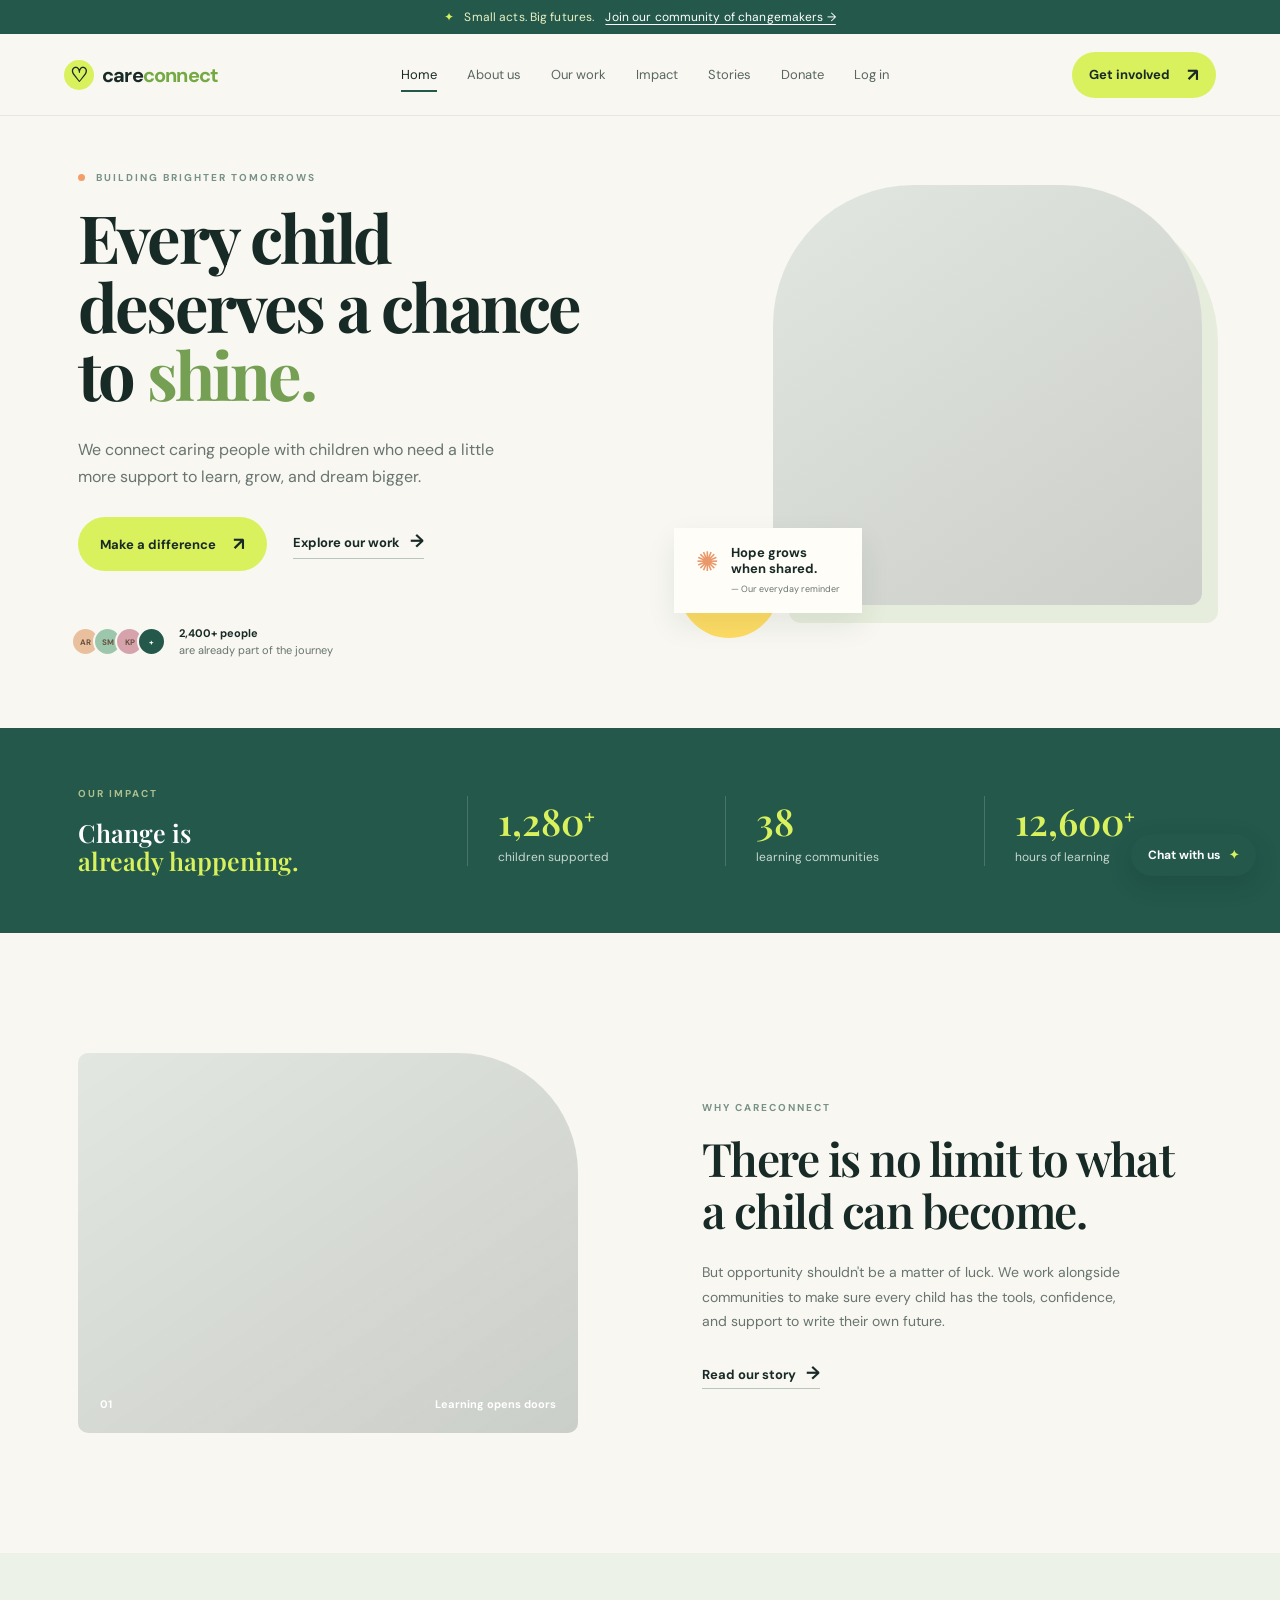
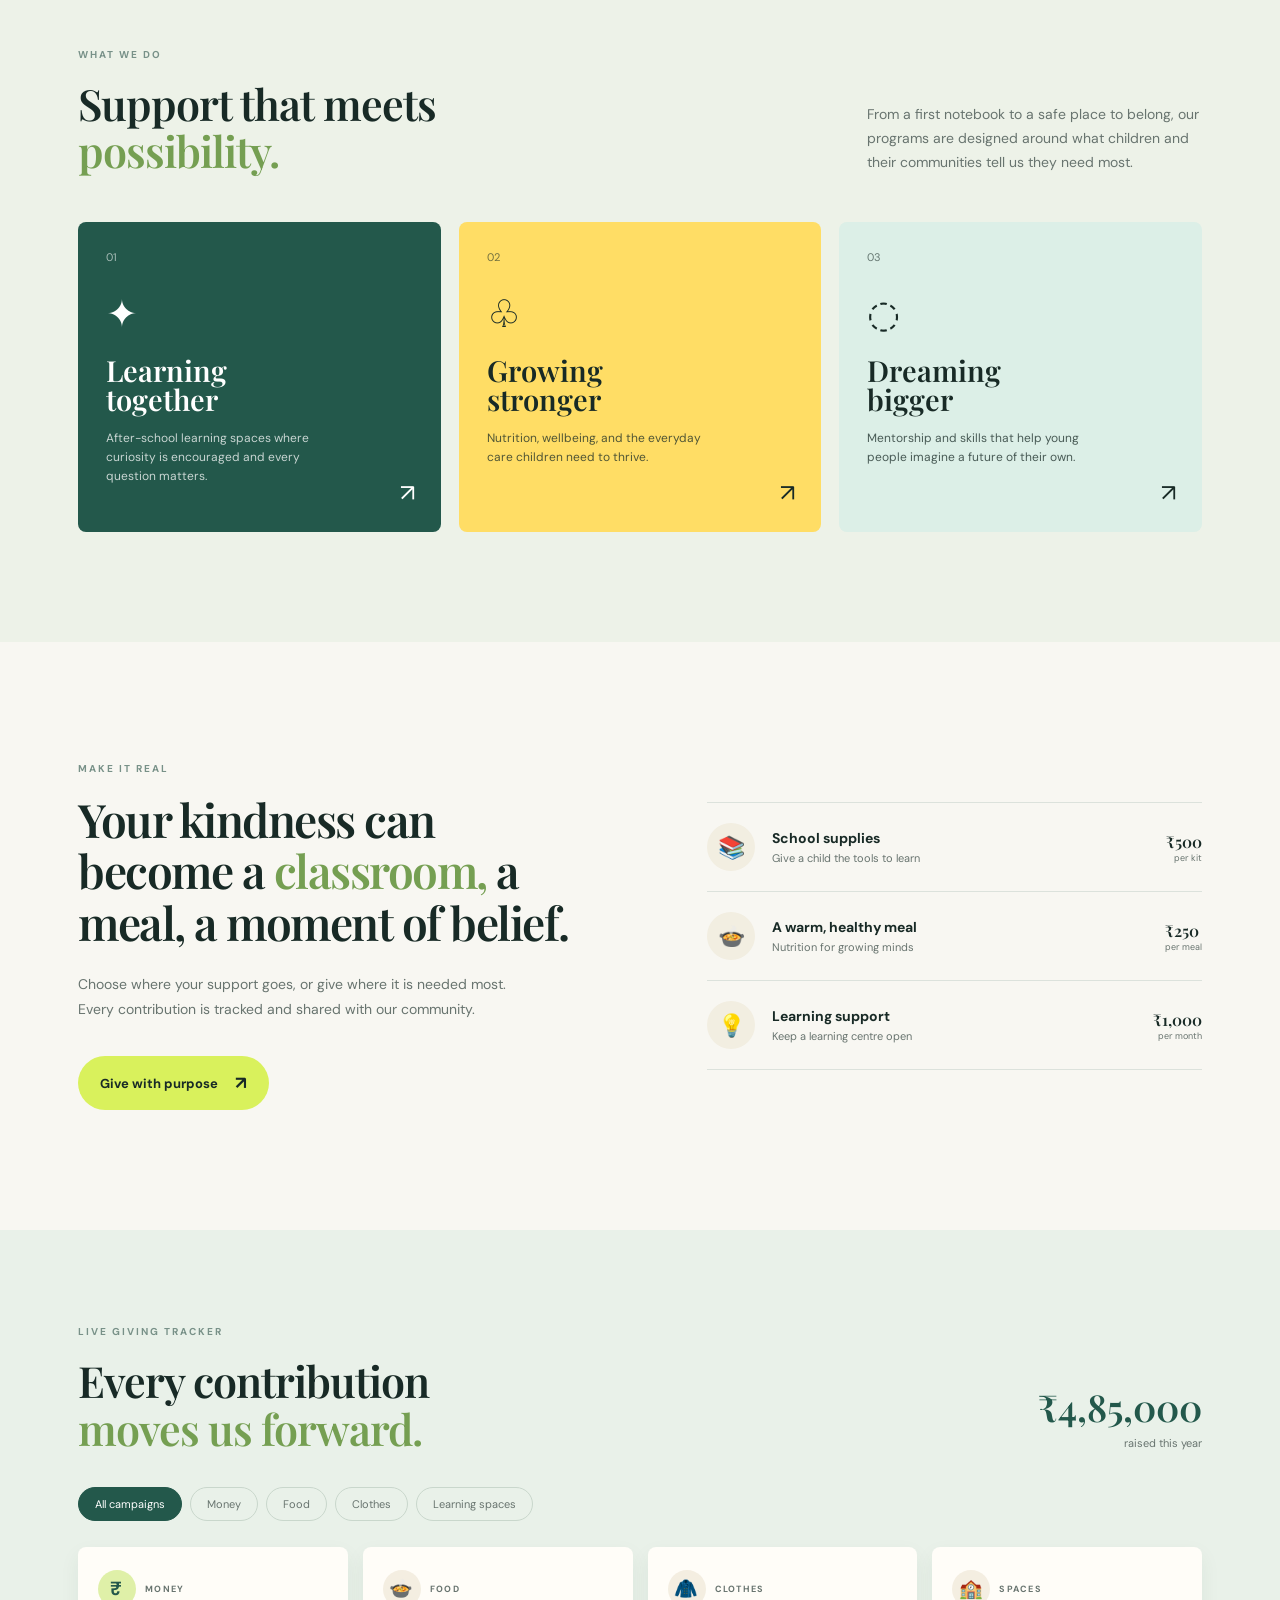
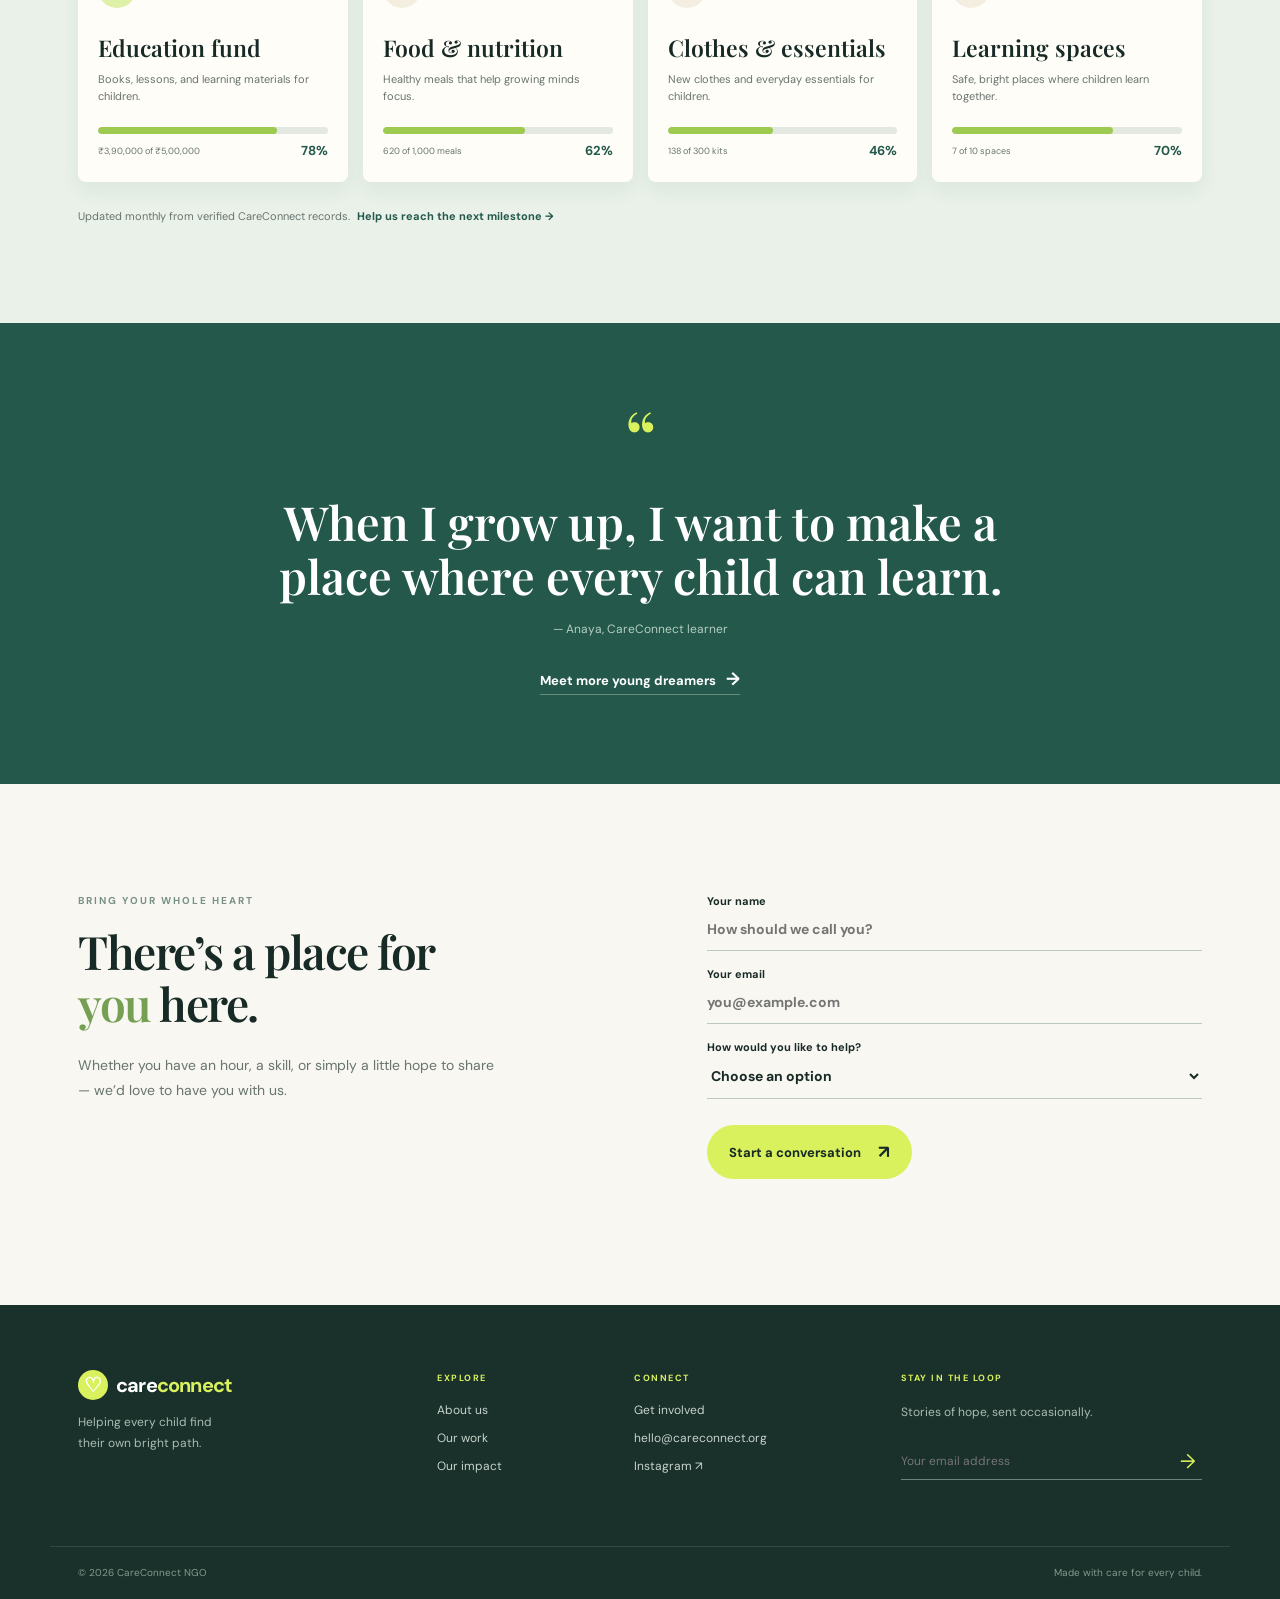
==== commit 36e02945: "Add simple helper chatbot Co-authored-by: Copilot <223556219+Copilot@users.noreply.github.com>" ====
--- a/index.html
+++ b/index.html
@@ -96,6 +96,15 @@
     <footer class="site-footer"><div class="section-shell footer-grid"><div><a class="brand brand-light" href="#home"><span class="brand-mark">♡</span><span>care<span>connect</span></span></a><p>Helping every child find<br />their own bright path.</p></div><div><p class="footer-label">Explore</p><a href="#about">About us</a><a href="#programs">Our work</a><a href="#impact">Our impact</a></div><div><p class="footer-label">Connect</p><a href="#get-involved">Get involved</a><a href="mailto:hello@careconnect.org">hello@careconnect.org</a><a href="#get-involved">Instagram ↗</a></div><div class="footer-signup"><p class="footer-label">Stay in the loop</p><p>Stories of hope, sent occasionally.</p><div class="email-input"><input type="email" placeholder="Your email address" aria-label="Email address" /><button aria-label="Subscribe">→</button></div></div></div><div class="section-shell footer-bottom"><span>© 2026 CareConnect NGO</span><span>Made with care for every child.</span></div></footer>
 
     <div class="modal" id="donateModal" aria-hidden="true"><div class="modal-panel" role="dialog" aria-modal="true" aria-labelledby="donateTitle"><button class="modal-close" id="closeModal" aria-label="Close donation form">×</button><p class="eyebrow">Give with purpose</p><h2 id="donateTitle">Your gift creates possibility.</h2><p>Choose what you would like to support.</p><label>Donation type<select id="donationType"><option>Money donation</option><option>Food donation</option><option>Clothes donation</option><option>Learning space donation</option></select></label><div class="amounts"><button>₹500</button><button class="selected">₹1,000</button><button>₹2,500</button><button>₹5,000</button></div><label>Email address<input type="email" placeholder="you@example.com" /></label><button class="button modal-submit">Continue securely <span>↗</span></button><small>Your donation will be processed securely.</small></div></div>
+    <div class="chat-widget">
+      <button class="chat-toggle" id="chatToggle" type="button" aria-expanded="false" aria-controls="chatPanel">Chat with us <span>✦</span></button>
+      <section class="chat-panel" id="chatPanel" aria-label="CareConnect helper chat">
+        <div class="chat-heading"><div><strong>CareConnect helper</strong><small>Simple answers, anytime</small></div></div>
+        <div class="chat-messages" id="chatMessages"><p class="chat-message bot">Hi! Ask me about donations, privacy, volunteering, or your profile.</p></div>
+        <form class="chat-form" id="chatForm"><input id="chatInput" type="text" placeholder="Ask a question..." aria-label="Ask a question" autocomplete="off" /><button type="submit" aria-label="Send message">→</button></form>
+      </section>
+    </div>
+    <script src="chatbot.js"></script>
     <script src="script.js"></script>
   </body>
 </html>
--- a/styles.css
+++ b/styles.css
@@ -11,3 +11,4 @@
 .profile-user{display:flex;align-items:center;gap:12px;margin-bottom:23px}.profile-avatar{display:grid;place-items:center;width:42px;height:42px;border-radius:50%;background:var(--lime);color:var(--green);font-size:12px;font-weight:700}.profile-user strong,.profile-user small{display:block}.profile-user strong{font-size:13px}.profile-user small{color:var(--muted);font-size:10px;margin-top:4px}
 .login-shell{display:grid;grid-template-columns:1fr 430px;gap:12%;align-items:center;min-height:calc(100vh - 132px);padding-top:70px;padding-bottom:90px}.login-intro h1{font:600 clamp(43px,5vw,65px)/1.05 "Playfair Display",serif;letter-spacing:-2px;max-width:600px;margin:0}.login-intro h1 em{color:#759f52;font-style:normal}.login-intro>p:not(.eyebrow){color:var(--muted);line-height:1.7;font-size:15px;max-width:440px;margin-top:25px}.login-card{background:white;padding:38px 42px;border-radius:8px;box-shadow:0 15px 40px #1a302b0d}.login-card h2{font:600 30px "Playfair Display",serif;margin:0 0 27px}.login-card label{font-size:11px;font-weight:700;display:block;margin-top:15px}.login-card input{display:block;width:100%;border:0;border-bottom:1px solid #bdc9c0;background:transparent;padding:11px 0;outline:0;font-size:14px}.login-card input:focus{border-color:var(--green)}.login-card .button{width:100%;justify-content:space-between;margin-top:25px}.login-message{font-size:12px;color:#b44e3a;min-height:18px;margin:14px 0 0}@media(max-width:760px){.login-shell{grid-template-columns:1fr;gap:35px;min-height:auto;padding-top:60px;padding-bottom:75px}.login-card{padding:28px 22px}}
 .donor-auto-note{color:var(--muted);font-size:11px;line-height:1.5;margin:23px 0 0}
+.chat-widget{position:fixed;right:24px;bottom:24px;z-index:40}.chat-toggle{border:0;border-radius:30px;background:var(--green);color:white;padding:13px 17px;box-shadow:0 8px 24px #102d2630;font-size:12px;font-weight:700;cursor:pointer}.chat-toggle span{color:var(--lime);margin-left:6px}.chat-panel{display:none;position:absolute;right:0;bottom:52px;width:min(350px,calc(100vw - 32px));background:var(--paper);border:1px solid var(--line);border-radius:10px;box-shadow:0 15px 45px #102d2630;overflow:hidden}.chat-panel.open{display:block}.chat-heading{background:var(--green);color:white;padding:17px 18px}.chat-heading strong,.chat-heading small{display:block}.chat-heading strong{font-size:13px}.chat-heading small{color:#bcd2c4;font-size:10px;margin-top:4px}.chat-messages{height:220px;overflow:auto;padding:14px;background:#f1f5ef}.chat-message{width:84%;padding:9px 11px;border-radius:10px;margin:0 0 9px;font-size:11px;line-height:1.45}.chat-message.bot{background:white;color:var(--ink);border-bottom-left-radius:2px}.chat-message.user{margin-left:auto;background:var(--green);color:white;border-bottom-right-radius:2px}.chat-form{display:flex;gap:8px;padding:11px;border-top:1px solid var(--line)}.chat-form input{min-width:0;flex:1;border:0;border-bottom:1px solid #bdc9c0;background:transparent;padding:8px 3px;outline:0;font-size:11px}.chat-form button{border:0;border-radius:50%;width:31px;height:31px;background:var(--lime);color:var(--ink);font-weight:700;cursor:pointer}@media(max-width:760px){.chat-widget{right:16px;bottom:16px}.chat-panel{bottom:50px}}
